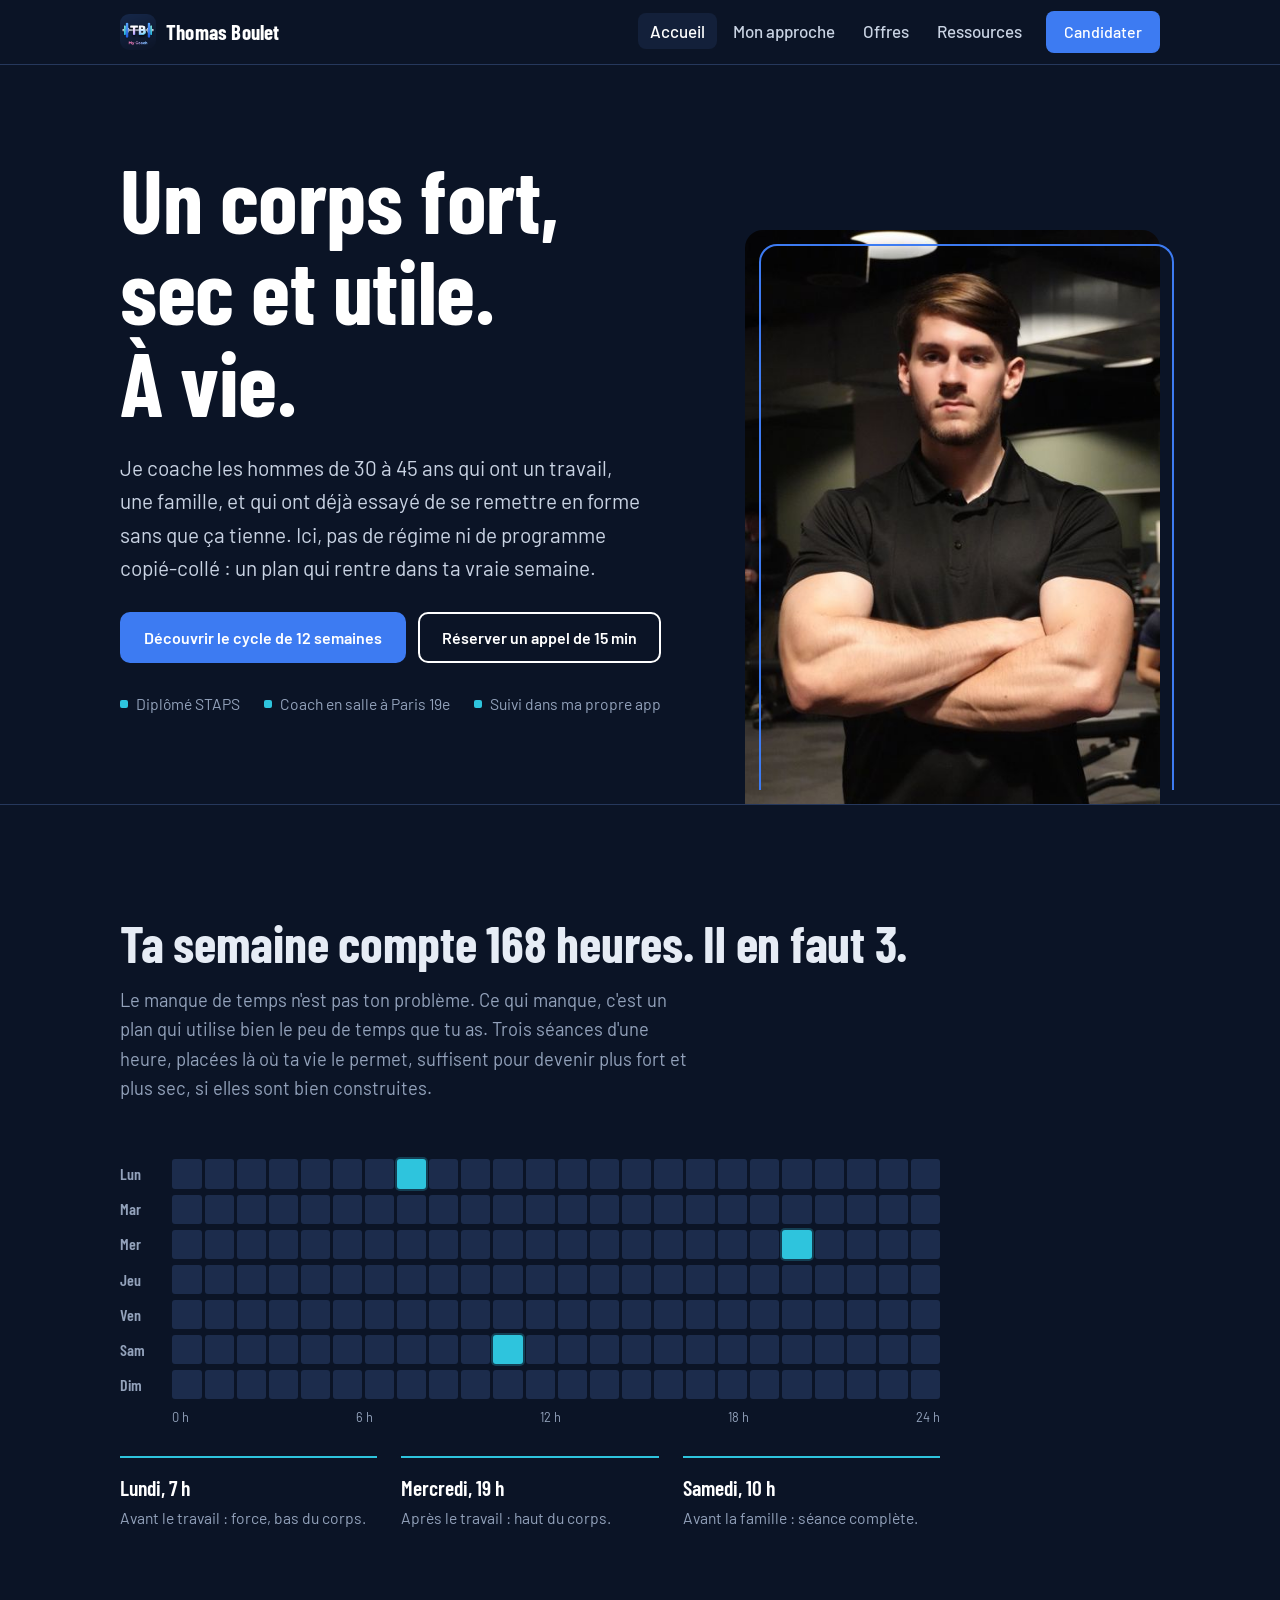
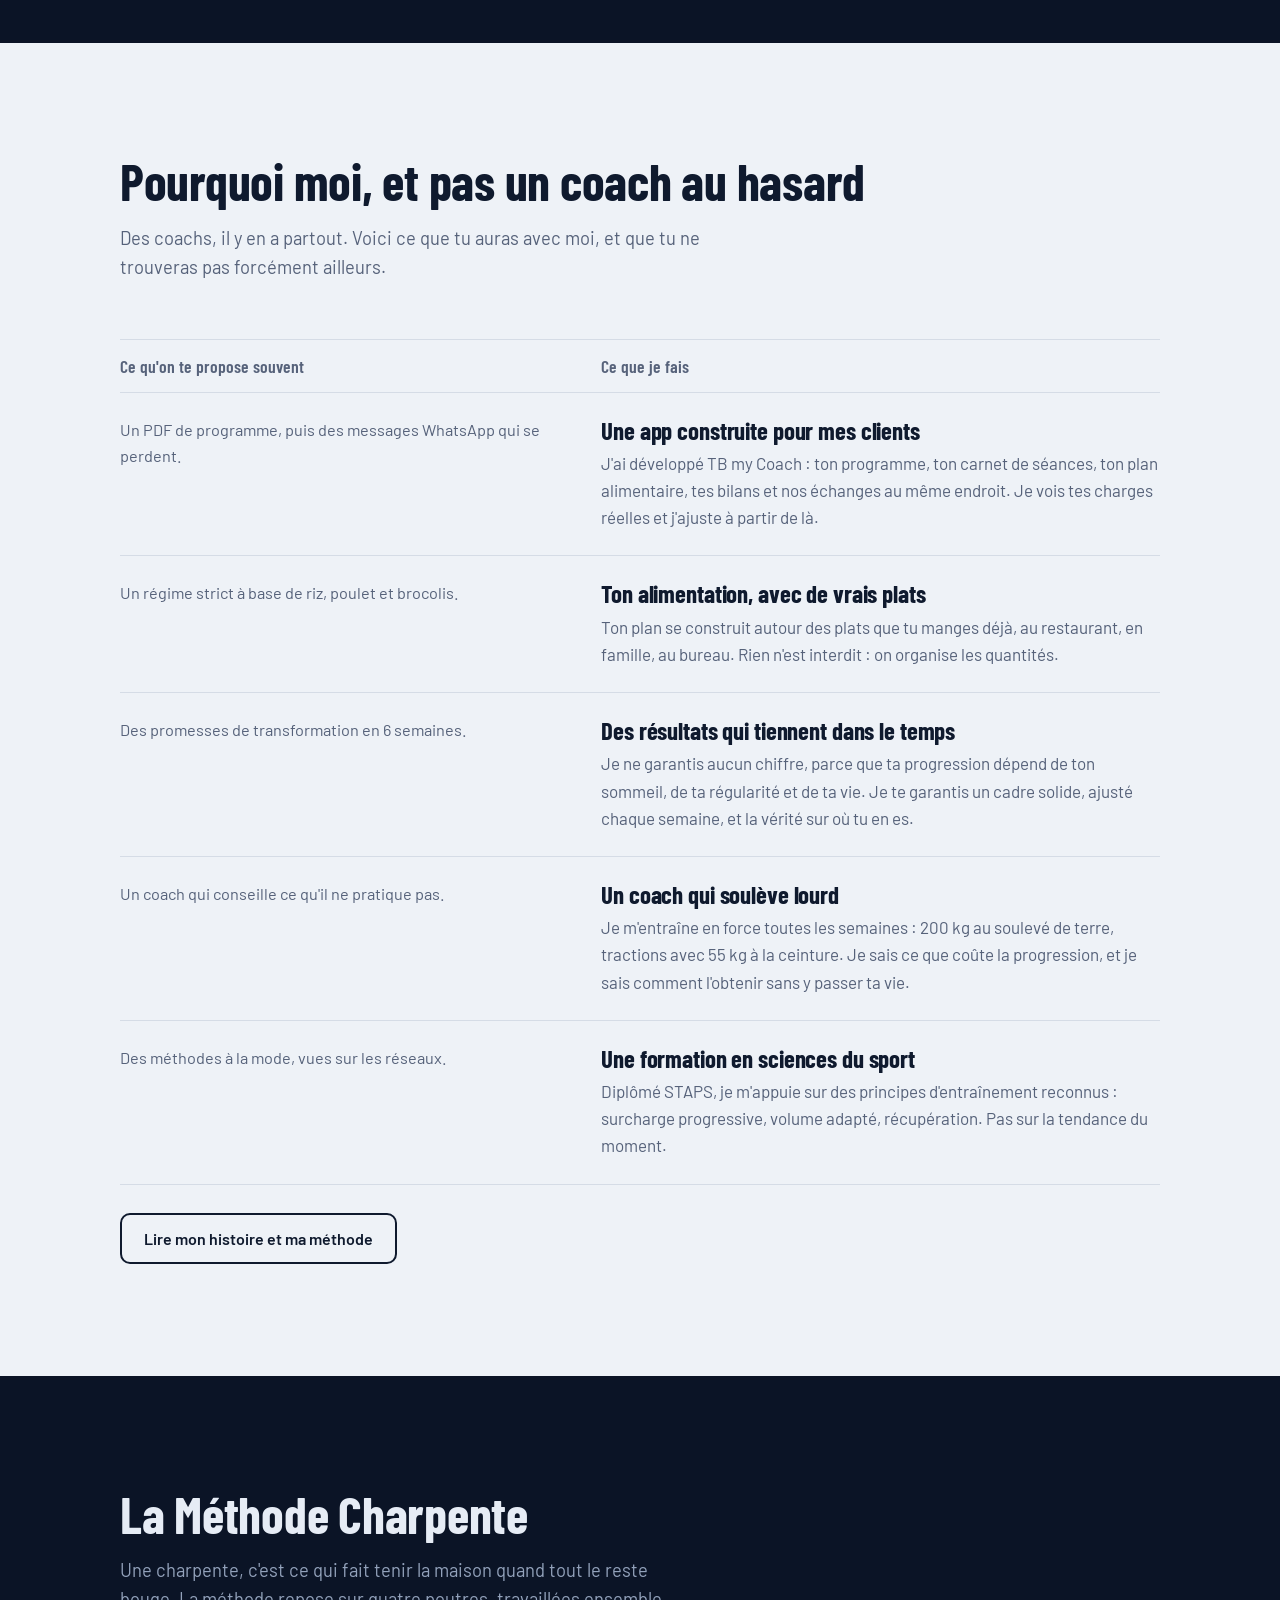
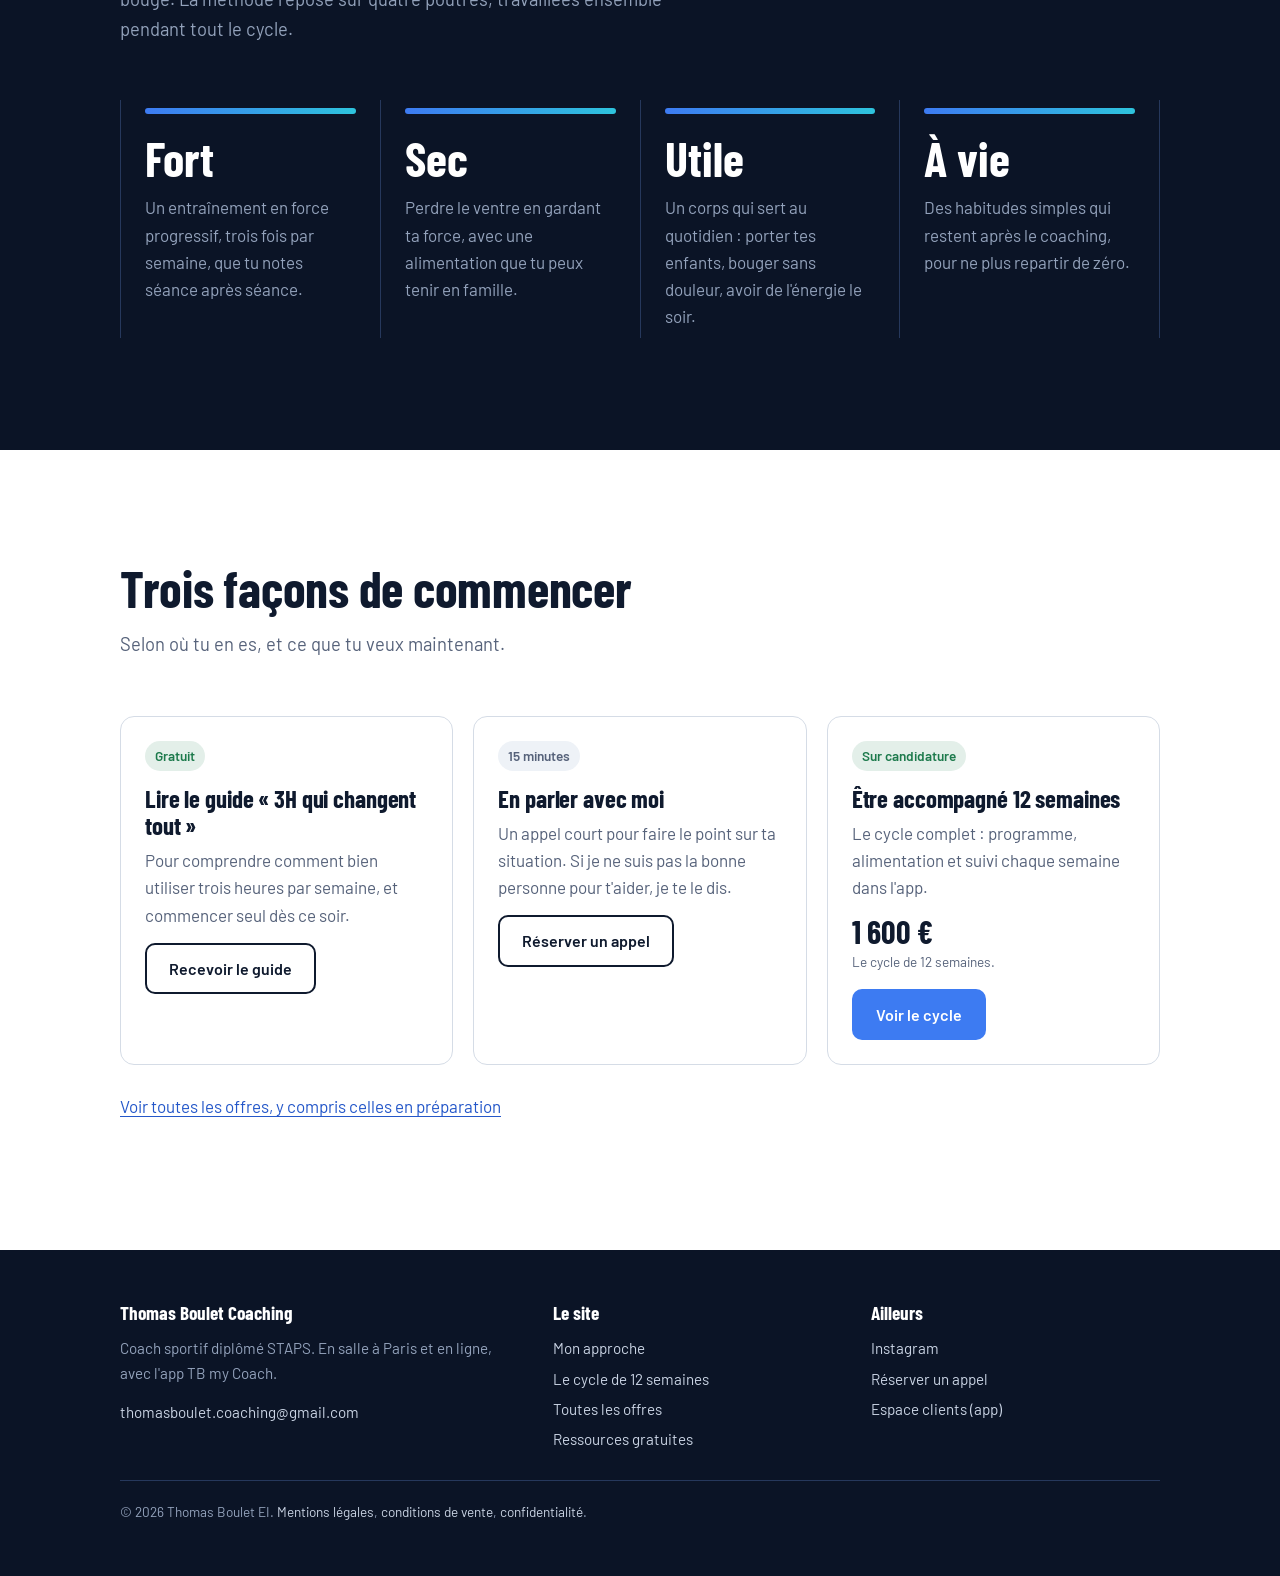
==== index.html @ 37ded72c "Site Thomas Boulet Coaching : accueil, approche, cycle 12 semaines, offres, ressources Co-Authored-B" ====
<!DOCTYPE html>
<html lang="fr">
<head>
<meta charset="utf-8">
<meta name="viewport" content="width=device-width, initial-scale=1, viewport-fit=cover">
<title>Thomas Boulet · Coach sportif pour hommes de 30 à 45 ans</title>
<meta name="description" content="Coach diplômé STAPS à Paris et en ligne. La Méthode Charpente : un corps fort, sec et utile à vie, en 3 heures par semaine, suivi dans une app conçue pour toi.">
<meta name="theme-color" content="#0B1426">
<link rel="icon" href="favicon.ico"><link rel="icon" type="image/png" href="favicon-clair.png" media="(prefers-color-scheme: light)"><link rel="icon" type="image/png" href="favicon-sombre.png" media="(prefers-color-scheme: dark)">
<link rel="apple-touch-icon" href="apple-touch-icon.png">
<meta property="og:type" content="website">
<meta property="og:locale" content="fr_FR">
<meta property="og:title" content="Thomas Boulet · Coach sportif pour hommes de 30 à 45 ans">
<meta property="og:description" content="Coach diplômé STAPS à Paris et en ligne. La Méthode Charpente : un corps fort, sec et utile à vie, en 3 heures par semaine, suivi dans une app conçue pour toi.">
<meta property="og:image" content="img/partage.jpg">
<link rel="preconnect" href="https://fonts.googleapis.com"><link rel="preconnect" href="https://fonts.gstatic.com" crossorigin>
<link href="https://fonts.googleapis.com/css2?family=Barlow+Condensed:wght@600;700&family=Barlow:wght@400;500;600&display=swap" rel="stylesheet">
<link rel="stylesheet" href="style.css">
</head>
<body>
<a class="saut" href="#contenu">Aller au contenu</a>
<header class="nav">
  <div class="wrap">
    <a class="marque" href="index.html"><img src="img/logo.png" alt="" width="36" height="36">Thomas Boulet</a>
    <button class="burger" type="button" aria-expanded="false" aria-controls="menu">Menu</button>
    <ul class="liens" id="menu"><li><a href="index.html" aria-current="page">Accueil</a></li><li><a href="methode.html">Mon approche</a></li><li><a href="offres.html">Offres</a></li><li><a href="ressources.html">Ressources</a></li><li><a class="btn btn-plein" href="coaching.html#candidature">Candidater</a></li></ul>
  </div>
</header>
<main id="contenu">
<section class="hero">
  <div class="wrap">
    <div class="texte">
      <h1><span>Un corps fort,</span><span>sec et utile.</span><span>À vie.</span></h1>
      <p class="sous">Je coache les hommes de 30 à 45 ans qui ont un travail, une famille, et qui ont déjà essayé de se remettre en forme sans que ça tienne. Ici, pas de régime ni de programme copié-collé : un plan qui rentre dans ta vraie semaine.</p>
      <div class="actions">
        <a class="btn btn-plein" href="coaching.html">Découvrir le cycle de 12 semaines</a>
        <a class="btn btn-ligne" href="https://calendly.com/thomboulet/15min" rel="noopener">Réserver un appel de 15 min</a>
      </div>
      <ul class="preuves">
        <li>Diplômé STAPS</li>
        <li>Coach en salle à Paris 19e</li>
        <li>Suivi dans ma propre app</li>
      </ul>
    </div>
    <div class="portrait">
      <img src="img/thomas.jpg" srcset="img/thomas-480.jpg 480w, img/thomas.jpg 722w" sizes="(max-width:860px) 320px, 440px" alt="Thomas Boulet, bras croisés, dans la salle de sport" width="722" height="1000" fetchpriority="high">
    </div>
  </div>
</section>

<section class="bloc bloc-nuit" style="border-top:1px solid var(--trait-nuit)">
  <div class="wrap">
    <div class="tete">
      <h2>Ta semaine compte 168 heures. Il en faut 3.</h2>
      <p class="intro">Le manque de temps n'est pas ton problème. Ce qui manque, c'est un plan qui utilise bien le peu de temps que tu as. Trois séances d'une heure, placées là où ta vie le permet, suffisent pour devenir plus fort et plus sec, si elles sont bien construites.</p>
    </div>
    <div class="semaine" data-semaine role="img" aria-label="Une semaine de 7 jours sur 24 heures, avec trois créneaux d'une heure : lundi 7 h, mercredi 19 h, samedi 10 h."></div>
    <div class="legende-semaine">
      <div><b>Lundi, 7 h</b><span>Avant le travail : force, bas du corps.</span></div>
      <div><b>Mercredi, 19 h</b><span>Après le travail : haut du corps.</span></div>
      <div><b>Samedi, 10 h</b><span>Avant la famille : séance complète.</span></div>
    </div>
  </div>
</section>

<section class="bloc">
  <div class="wrap">
    <div class="tete">
      <h2>Pourquoi moi, et pas un coach au hasard</h2>
      <p class="intro">Des coachs, il y en a partout. Voici ce que tu auras avec moi, et que tu ne trouveras pas forcément ailleurs.</p>
    </div>
    <div class="difference">
      <div class="ligne entete" aria-hidden="true"><span>Ce qu'on te propose souvent</span><span>Ce que je fais</span></div>
      <div class="ligne">
        <div class="eux">Un PDF de programme, puis des messages WhatsApp qui se perdent.</div>
        <div class="moi"><h3>Une app construite pour mes clients</h3><p>J'ai développé TB my Coach : ton programme, ton carnet de séances, ton plan alimentaire, tes bilans et nos échanges au même endroit. Je vois tes charges réelles et j'ajuste à partir de là.</p></div>
      </div>
      <div class="ligne">
        <div class="eux">Un régime strict à base de riz, poulet et brocolis.</div>
        <div class="moi"><h3>Ton alimentation, avec de vrais plats</h3><p>Ton plan se construit autour des plats que tu manges déjà, au restaurant, en famille, au bureau. Rien n'est interdit : on organise les quantités.</p></div>
      </div>
      <div class="ligne">
        <div class="eux">Des promesses de transformation en 6 semaines.</div>
        <div class="moi"><h3>Des résultats qui tiennent dans le temps</h3><p>Je ne garantis aucun chiffre, parce que ta progression dépend de ton sommeil, de ta régularité et de ta vie. Je te garantis un cadre solide, ajusté chaque semaine, et la vérité sur où tu en es.</p></div>
      </div>
      <div class="ligne">
        <div class="eux">Un coach qui conseille ce qu'il ne pratique pas.</div>
        <div class="moi"><h3>Un coach qui soulève lourd</h3><p>Je m'entraîne en force toutes les semaines : 200 kg au soulevé de terre, tractions avec 55 kg à la ceinture. Je sais ce que coûte la progression, et je sais comment l'obtenir sans y passer ta vie.</p></div>
      </div>
      <div class="ligne">
        <div class="eux">Des méthodes à la mode, vues sur les réseaux.</div>
        <div class="moi"><h3>Une formation en sciences du sport</h3><p>Diplômé STAPS, je m'appuie sur des principes d'entraînement reconnus : surcharge progressive, volume adapté, récupération. Pas sur la tendance du moment.</p></div>
      </div>
    </div>
    <div class="actions"><a class="btn btn-ligne" href="methode.html">Lire mon histoire et ma méthode</a></div>
  </div>
</section>

<section class="bloc bloc-nuit">
  <div class="wrap">
    <div class="tete">
      <h2>La Méthode Charpente</h2>
      <p class="intro">Une charpente, c'est ce qui fait tenir la maison quand tout le reste bouge. La méthode repose sur quatre poutres, travaillées ensemble pendant tout le cycle.</p>
    </div>
    <div class="poutres">
      <div class="poutre"><div class="barre"></div><div class="mot">Fort</div><p>Un entraînement en force progressif, trois fois par semaine, que tu notes séance après séance.</p></div>
      <div class="poutre"><div class="barre"></div><div class="mot">Sec</div><p>Perdre le ventre en gardant ta force, avec une alimentation que tu peux tenir en famille.</p></div>
      <div class="poutre"><div class="barre"></div><div class="mot">Utile</div><p>Un corps qui sert au quotidien : porter tes enfants, bouger sans douleur, avoir de l'énergie le soir.</p></div>
      <div class="poutre"><div class="barre"></div><div class="mot">À vie</div><p>Des habitudes simples qui restent après le coaching, pour ne plus repartir de zéro.</p></div>
    </div>
  </div>
</section>

<section class="bloc bloc-blanc">
  <div class="wrap">
    <div class="tete">
      <h2>Trois façons de commencer</h2>
      <p class="intro">Selon où tu en es, et ce que tu veux maintenant.</p>
    </div>
    <div class="offres">
      <article class="offre">
        <span class="statut dispo">Gratuit</span>
        <h3>Lire le guide « 3H qui changent tout »</h3>
        <p class="desc">Pour comprendre comment bien utiliser trois heures par semaine, et commencer seul dès ce soir.</p>
        <a class="btn btn-ligne" href="ressources.html#guide-3h">Recevoir le guide</a>
      </article>
      <article class="offre">
        <span class="statut">15 minutes</span>
        <h3>En parler avec moi</h3>
        <p class="desc">Un appel court pour faire le point sur ta situation. Si je ne suis pas la bonne personne pour t'aider, je te le dis.</p>
        <a class="btn btn-ligne" href="https://calendly.com/thomboulet/15min" rel="noopener">Réserver un appel</a>
      </article>
      <article class="offre">
        <span class="statut dispo">Sur candidature</span>
        <h3>Être accompagné 12 semaines</h3>
        <p class="desc">Le cycle complet : programme, alimentation et suivi chaque semaine dans l'app.</p>
        <p class="prix">1 600 €</p>
        <p class="note">Le cycle de 12 semaines.</p>
        <a class="btn btn-plein" href="coaching.html">Voir le cycle</a>
      </article>
    </div>
    <p style="margin-top:28px"><a href="offres.html">Voir toutes les offres, y compris celles en préparation</a></p>
  </div>
</section>
</main>
<footer class="pied">
  <div class="wrap">
    <div>
      <b>Thomas Boulet Coaching</b>
      <p>Coach sportif diplômé STAPS. En salle à Paris et en ligne, avec l'app TB my Coach.</p>
      <p><a href="mailto:thomasboulet.coaching@gmail.com">thomasboulet.coaching@gmail.com</a></p>
    </div>
    <div>
      <b>Le site</b>
      <ul>
        <li><a href="methode.html">Mon approche</a></li>
        <li><a href="coaching.html">Le cycle de 12 semaines</a></li>
        <li><a href="offres.html">Toutes les offres</a></li>
        <li><a href="ressources.html">Ressources gratuites</a></li>
      </ul>
    </div>
    <div>
      <b>Ailleurs</b>
      <ul>
        <li><a href="https://instagram.com/thomasboulet.coaching" rel="noopener">Instagram</a></li>
        <li><a href="https://calendly.com/thomboulet/15min" rel="noopener">Réserver un appel</a></li>
        <li><a href="https://thomasbouletcoaching-lab.github.io/tb-coaching-app/">Espace clients (app)</a></li>
      </ul>
    </div>
    <p class="bas">© <span data-annee>2026</span> Thomas Boulet EI. <a href="mentions-legales.html">Mentions légales</a>, <a href="https://thomasbouletcoaching-lab.github.io/tb-coaching-app/cgv.html">conditions de vente</a>, <a href="https://thomasbouletcoaching-lab.github.io/tb-coaching-app/confidentialite.html">confidentialité</a>.</p>
  </div>
</footer>
<script src="produits.js"></script>
<script src="site.js"></script>
</body>
</html>
---- style.css ----
/* Thomas Boulet Coaching · site vitrine
   Identité reprise de l'app TB my Coach : bleu nuit, bleu électrique, cyan.
   Typo : Barlow Condensed (titres), Barlow (texte). */

:root{
  --nuit:#0B1426;
  --nuit-2:#13203A;
  --nuit-3:#1C2C4C;
  --bleu:#3D7BF2;
  --bleu-fonce:#2457C9;
  --cyan:#2EC4DD;
  --craie:#EEF2F7;
  --papier:#FFFFFF;
  --encre:#0F1A2E;
  --gris:#56627A;
  --acier:#93A2BB;
  --trait:#D5DCE6;
  --trait-nuit:#26385C;
  --ok:#1D7A4C;
  --ko:#B3261E;
  --titre:"Barlow Condensed","Arial Narrow",system-ui,sans-serif;
  --texte:"Barlow",system-ui,-apple-system,"Segoe UI",sans-serif;
  --large:1120px;
  --gouttiere:clamp(16px,4vw,40px);
}

*,*::before,*::after{box-sizing:border-box}
html{-webkit-text-size-adjust:100%;scroll-behavior:smooth}
@media (prefers-reduced-motion:reduce){html{scroll-behavior:auto}}
body{margin:0;background:var(--craie);color:var(--encre);font-family:var(--texte);font-size:17px;line-height:1.6;overflow-x:hidden}
img{max-width:100%;height:auto;display:block}
[hidden]{display:none!important}
a{color:var(--bleu-fonce);text-underline-offset:3px}
a:hover{color:var(--bleu)}
:focus-visible{outline:3px solid var(--cyan);outline-offset:3px;border-radius:4px}
h1,h2,h3{font-family:var(--titre);font-weight:700;line-height:1.02;letter-spacing:-.005em;margin:0}
h1{font-size:clamp(2.9rem,8vw,5.6rem)}
h2{font-size:clamp(2.1rem,4.6vw,3.2rem)}
h3{font-size:1.55rem;line-height:1.1}
p{margin:0 0 1em}
.wrap{max-width:var(--large);margin:0 auto;padding:0 var(--gouttiere)}
.lisible{max-width:64ch}
.saut{position:absolute;left:-9999px}
.saut:focus{left:16px;top:16px;z-index:200;background:#fff;padding:8px 12px}

/* Navigation */
.nav{position:sticky;top:0;z-index:50;background:var(--nuit);color:#fff;border-bottom:1px solid var(--trait-nuit)}
.nav .wrap{display:flex;align-items:center;justify-content:space-between;height:64px;gap:16px}
.marque{display:flex;align-items:center;gap:10px;color:#fff;text-decoration:none;font-family:var(--titre);font-weight:700;font-size:1.3rem;letter-spacing:.01em}
.marque img{width:36px;height:36px;border-radius:9px}
.marque:hover{color:#fff}
.liens{display:flex;gap:4px;align-items:center;list-style:none;margin:0;padding:0}
.liens a{color:#C9D3E3;text-decoration:none;padding:8px 12px;border-radius:8px;font-weight:500}
.liens a:hover,.liens a[aria-current="page"]{color:#fff;background:var(--nuit-2)}
.liens .btn{margin-left:8px}
.burger{display:none;background:none;border:1px solid var(--trait-nuit);color:#fff;border-radius:8px;padding:8px 12px;font:inherit;font-weight:600;cursor:pointer}
@media (max-width:860px){
  .burger{display:block}
  .liens{display:none;position:absolute;top:64px;left:0;right:0;background:var(--nuit);flex-direction:column;align-items:stretch;padding:8px var(--gouttiere) 20px;border-bottom:1px solid var(--trait-nuit)}
  .liens.ouvert{display:flex}
  .liens a{padding:12px}
  .liens .btn{margin:8px 0 0;text-align:center}
}

/* Boutons */
.btn{display:inline-block;font-family:var(--texte);font-weight:600;font-size:1rem;line-height:1.2;text-decoration:none;padding:14px 22px;border-radius:10px;border:2px solid transparent;cursor:pointer;transition:background .15s,border-color .15s,color .15s}
.btn-plein{background:var(--bleu);color:#fff}
.btn-plein:hover{background:var(--bleu-fonce);color:#fff}
.btn-ligne{border-color:currentColor;color:inherit;background:transparent}
.btn-ligne:hover{color:inherit;background:rgba(127,150,190,.14)}
.nav .btn{padding:9px 16px;color:#fff}
.actions{display:flex;flex-wrap:wrap;gap:12px;margin-top:28px}

/* Sections */
.bloc{padding:clamp(64px,9vw,112px) 0}
.bloc-nuit{background:var(--nuit);color:#E6ECF5}
.bloc-nuit a:not(.btn){color:#8FB4FF}
.bloc-blanc{background:var(--papier)}
.intro{color:var(--gris);font-size:1.15rem;max-width:58ch}
.bloc-nuit .intro{color:var(--acier)}
.tete{margin-bottom:clamp(32px,5vw,56px)}
.tete h2{margin-bottom:16px}

/* Hero */
.hero{background:var(--nuit);color:#fff;overflow:hidden;position:relative}
.hero .wrap{display:grid;grid-template-columns:1.15fr .85fr;gap:clamp(24px,5vw,64px);align-items:end;padding-top:clamp(40px,7vw,88px)}
.hero h1{color:#fff}
.hero h1 span{display:block}
.hero .texte{padding-bottom:clamp(40px,7vw,88px)}
.hero p.sous{font-size:clamp(1.1rem,2vw,1.3rem);color:#C9D3E3;max-width:44ch;margin:24px 0 0}
.hero .portrait{position:relative;align-self:end}
.hero .portrait img{width:100%;max-width:440px;margin-left:auto;aspect-ratio:722/1000;object-fit:cover;object-position:top;border-radius:18px 18px 0 0}
.hero .portrait::before{content:"";position:absolute;inset:28px -14px 0 auto;width:calc(100% - 0px);max-width:440px;border:2px solid var(--bleu);border-bottom:0;border-radius:18px 18px 0 0;transform:translate(14px,-14px);right:0;pointer-events:none}
.preuves{display:flex;flex-wrap:wrap;gap:8px 24px;margin:28px 0 0;padding:0;list-style:none;color:var(--acier);font-size:.98rem}
.preuves li{display:flex;gap:8px;align-items:center}
.preuves li::before{content:"";width:8px;height:8px;border-radius:2px;background:var(--cyan)}
@media (max-width:860px){
  .hero .wrap{grid-template-columns:1fr}
  .hero .portrait{order:-1;max-width:100%}
  .hero .portrait img{border-radius:16px;max-width:100%;aspect-ratio:5/4;object-position:center 18%;margin:0}
  .hero .portrait::before{display:none}
  .hero .texte{padding-bottom:56px}
}

/* La semaine de 168 heures */
.semaine{display:grid;grid-template-columns:auto 1fr;gap:6px 14px;align-items:center;max-width:820px}
.semaine .jour{font-family:var(--titre);font-weight:600;color:var(--acier);font-size:1rem;width:2.4em}
.semaine .heures{display:grid;grid-template-columns:repeat(24,1fr);gap:3px}
.semaine .h{aspect-ratio:1;border-radius:3px;background:var(--nuit-3)}
.semaine .h.on{background:var(--cyan);box-shadow:0 0 0 2px rgba(46,196,221,.25)}
.semaine.anim .h.on{animation:allume .5s ease-out both}
.semaine.anim .h.on:nth-of-type(n){animation-delay:var(--d,0s)}
@keyframes allume{from{background:var(--nuit-3);box-shadow:none}to{background:var(--cyan)}}
@media (prefers-reduced-motion:reduce){.semaine.anim .h.on{animation:none}}
.repere{display:flex;justify-content:space-between;grid-column:2;color:var(--acier);font-size:.8rem;margin-top:2px}
.legende-semaine{margin-top:28px;display:grid;grid-template-columns:repeat(3,minmax(0,1fr));gap:24px;max-width:820px}
.legende-semaine div{border-top:2px solid var(--cyan);padding-top:12px}
.legende-semaine b{display:block;font-family:var(--titre);font-size:1.35rem;color:#fff;font-weight:600}
.legende-semaine span{color:var(--acier);font-size:.98rem}
@media (max-width:640px){.semaine .heures{gap:2px}.semaine{gap:4px 8px}.legende-semaine{grid-template-columns:1fr;gap:16px}}

/* Différences : liste à deux colonnes "eux / moi" */
.difference{display:grid;gap:0;border-top:1px solid var(--trait)}
.difference .ligne{display:grid;grid-template-columns:minmax(0,.9fr) minmax(0,1.1fr);gap:24px;padding:24px 0;border-bottom:1px solid var(--trait)}
.difference .eux{color:var(--gris);font-size:1.02rem}
.difference .eux s{text-decoration-color:rgba(86,98,122,.5)}
.difference .moi h3{margin-bottom:6px}
.difference .moi p{margin:0;color:var(--gris)}
.difference .entete{font-family:var(--titre);font-weight:600;font-size:1.1rem;color:var(--gris);padding:12px 0;border-bottom:1px solid var(--trait)}
@media (max-width:700px){.difference .ligne{grid-template-columns:1fr;gap:8px}.difference .entete{display:none}}

/* Poutres de la méthode */
.poutres{display:grid;grid-template-columns:repeat(4,minmax(0,1fr));gap:0;border-left:1px solid var(--trait-nuit)}
.poutre{padding:8px 24px 8px;border-right:1px solid var(--trait-nuit)}
.poutre .mot{font-family:var(--titre);font-weight:700;font-size:clamp(2.2rem,4vw,3rem);color:#fff;line-height:1;margin-bottom:12px}
.poutre p{color:var(--acier);margin:0}
.poutre .barre{height:6px;background:linear-gradient(90deg,var(--bleu),var(--cyan));border-radius:3px;margin-bottom:20px}
@media (max-width:860px){.poutres{grid-template-columns:1fr 1fr;row-gap:32px}}
@media (max-width:520px){.poutres{grid-template-columns:1fr}}

/* Bloc portrait / histoire */
.duo{display:grid;grid-template-columns:.8fr 1.2fr;gap:clamp(28px,5vw,72px);align-items:start}
.duo img{border-radius:16px;width:100%}
@media (max-width:860px){.duo{grid-template-columns:1fr}.duo img{max-width:360px}}
.chiffres{display:grid;grid-template-columns:repeat(3,minmax(0,1fr));gap:16px;margin:28px 0;padding:0;list-style:none}
.chiffres li{border-left:3px solid var(--bleu);padding:2px 0 2px 14px}
.chiffres b{display:block;font-family:var(--titre);font-size:2rem;line-height:1}
.chiffres span{color:var(--gris);font-size:.92rem}
@media (max-width:520px){.chiffres{grid-template-columns:1fr 1fr}}

/* Offres */
.offres{display:grid;grid-template-columns:repeat(auto-fill,minmax(300px,1fr));gap:20px}
.offre{background:var(--papier);border:1px solid var(--trait);border-radius:14px;padding:24px;display:flex;flex-direction:column}
.offre.phare{background:var(--nuit);color:#E6ECF5;border-color:var(--nuit);grid-column:1/-1;display:grid;grid-template-columns:1.2fr .8fr;gap:24px 40px;padding:clamp(24px,4vw,40px)}
.offre.phare h3{color:#fff;font-size:clamp(1.9rem,3.4vw,2.5rem)}
.offre.phare .desc{color:#C9D3E3}
.offre.phare ul{color:#C9D3E3}
@media (max-width:760px){.offre.phare{grid-template-columns:1fr}}
.offre .statut{align-self:flex-start;font-size:.85rem;font-weight:600;padding:4px 10px;border-radius:999px;margin-bottom:14px;background:var(--craie);color:var(--gris)}
.offre .statut.dispo{background:rgba(29,122,76,.12);color:var(--ok)}
.offre.phare .statut{background:rgba(46,196,221,.16);color:var(--cyan)}
.offre h3{margin-bottom:8px}
.offre .desc{color:var(--gris);margin-bottom:14px}
.offre ul{padding-left:18px;margin:0 0 16px;color:var(--gris)}
.offre li{margin:4px 0}
.offre .prix{font-family:var(--titre);font-weight:700;font-size:2rem;line-height:1;margin:auto 0 4px}
.offre.phare .prix{font-size:3rem;color:#fff;margin:0 0 6px}
.offre .note{font-size:.85rem;color:var(--gris);margin-bottom:16px}
.offre.phare .note{color:var(--acier)}
.offre .btn{align-self:flex-start}
.famille{margin:48px 0 16px;font-size:1.8rem}
.famille:first-child{margin-top:0}

/* Étapes (vraie séquence) */
.etapes{list-style:none;margin:0;padding:0;display:grid;grid-template-columns:repeat(4,minmax(0,1fr));gap:24px;counter-reset:e}
.etapes li{counter-increment:e;border-top:2px solid var(--encre);padding-top:14px}
.etapes li::before{content:counter(e);font-family:var(--titre);font-weight:700;font-size:2.4rem;line-height:1;color:var(--bleu);display:block;margin-bottom:8px}
.etapes b{display:block;font-size:1.08rem;margin-bottom:4px}
.etapes span{color:var(--gris);font-size:.98rem}
@media (max-width:860px){.etapes{grid-template-columns:1fr 1fr}}
@media (max-width:520px){.etapes{grid-template-columns:1fr}}

/* Listes "contenu" */
.inclus{display:grid;grid-template-columns:repeat(2,minmax(0,1fr));gap:0 40px;list-style:none;margin:0;padding:0}
.inclus li{padding:16px 0;border-bottom:1px solid var(--trait)}
.inclus b{display:block;font-size:1.08rem}
.inclus span{color:var(--gris)}
@media (max-width:700px){.inclus{grid-template-columns:1fr}}
.non{list-style:none;padding:0;margin:0;display:grid;gap:18px}
.non li{padding-left:20px;border-left:3px solid var(--trait-nuit)}
.non b{color:#fff;display:block;font-size:1.08rem}
.non span{color:var(--acier)}

/* App */
.app{display:grid;grid-template-columns:1fr 1fr;gap:clamp(28px,5vw,72px);align-items:center}
.ecran{background:var(--nuit-2);border:1px solid var(--trait-nuit);border-radius:28px;padding:18px;max-width:320px;margin:0 auto;box-shadow:0 30px 60px -30px rgba(0,0,0,.6)}
.ecran .barre-app{display:flex;align-items:center;gap:10px;margin-bottom:14px}
.ecran .barre-app img{width:30px;height:30px;border-radius:8px}
.ecran .barre-app b{color:#fff;font-family:var(--titre);font-size:1.2rem}
.ecran .carte{background:var(--nuit);border-radius:14px;padding:12px 14px;margin-bottom:10px;color:#C9D3E3;font-size:.92rem}
.ecran .carte b{color:#fff;display:block;font-size:1rem}
.ecran .serie{display:flex;justify-content:space-between;border-top:1px solid var(--trait-nuit);padding:6px 0;font-variant-numeric:tabular-nums}
.ecran .serie:first-of-type{border-top:0}
.ecran .fait{color:var(--cyan)}
.ecran .jauge{height:6px;background:var(--nuit-3);border-radius:3px;margin-top:8px;overflow:hidden}
.ecran .jauge i{display:block;height:100%;width:72%;background:linear-gradient(90deg,var(--bleu),var(--cyan))}
@media (max-width:860px){.app{grid-template-columns:1fr}}

/* Formulaires */
.form{background:var(--papier);border:1px solid var(--trait);border-radius:16px;padding:clamp(20px,4vw,36px);max-width:760px}
.form label{display:block;margin:14px 0 0;font-weight:600;font-size:.98rem}
.form input,.form select,.form textarea{width:100%;margin-top:6px;padding:12px 14px;border:1px solid var(--trait);border-radius:10px;background:var(--craie);color:var(--encre);font:inherit;font-size:16px}
.form textarea{min-height:96px;resize:vertical}
.form .deux{display:grid;grid-template-columns:1fr 1fr;gap:0 14px}
@media (max-width:560px){.form .deux{grid-template-columns:1fr}}
.form .aide{color:var(--gris);font-weight:400;font-size:.88rem}
.form .accord{display:flex;gap:12px;align-items:flex-start;font-weight:400;font-size:.92rem;color:var(--gris)}
.form .accord input{width:20px;height:20px;margin:2px 0 0;flex:0 0 auto}
.pot{position:absolute;left:-9999px;width:1px;height:1px;overflow:hidden}
.retour{padding:12px 14px;border-radius:10px;margin-top:14px}
.retour:empty{display:none}
.retour.ok{background:rgba(29,122,76,.1);border:1px solid rgba(29,122,76,.3)}
.retour.ko{background:rgba(179,38,30,.08);border:1px solid rgba(179,38,30,.3)}
.form-mini{display:flex;gap:10px;flex-wrap:wrap;margin-top:16px}
.form-mini input[type=email],.form-mini input[type=text]{flex:1 1 200px;padding:12px 14px;border:1px solid var(--trait);border-radius:10px;font:inherit;font-size:16px;background:var(--papier)}

/* Appel à l'action final */
.final{text-align:left}
.final h2{max-width:18ch}

/* Pied de page */
.pied{background:var(--nuit);color:var(--acier);padding:48px 0 40px;font-size:.95rem}
.pied .wrap{display:grid;grid-template-columns:1.4fr 1fr 1fr;gap:28px}
.pied a{color:#C9D3E3;text-decoration:none}
.pied a:hover{color:#fff;text-decoration:underline}
.pied ul{list-style:none;padding:0;margin:0;display:grid;gap:6px}
.pied b{color:#fff;font-family:var(--titre);font-size:1.2rem;display:block;margin-bottom:8px}
.pied .bas{grid-column:1/-1;border-top:1px solid var(--trait-nuit);padding-top:20px;font-size:.85rem}
@media (max-width:700px){.pied .wrap{grid-template-columns:1fr}}

/* Pages de texte (mentions) */
.texte-long h2{font-size:1.8rem;margin:36px 0 10px}
.texte-long p,.texte-long li{color:#2A3650}
.page-tete{background:var(--nuit);color:#fff;padding:clamp(48px,7vw,80px) 0 clamp(40px,6vw,64px)}
.page-tete h1{font-size:clamp(2.6rem,7vw,4.4rem)}
.page-tete p{color:#C9D3E3;font-size:1.18rem;max-width:56ch;margin:18px 0 0}
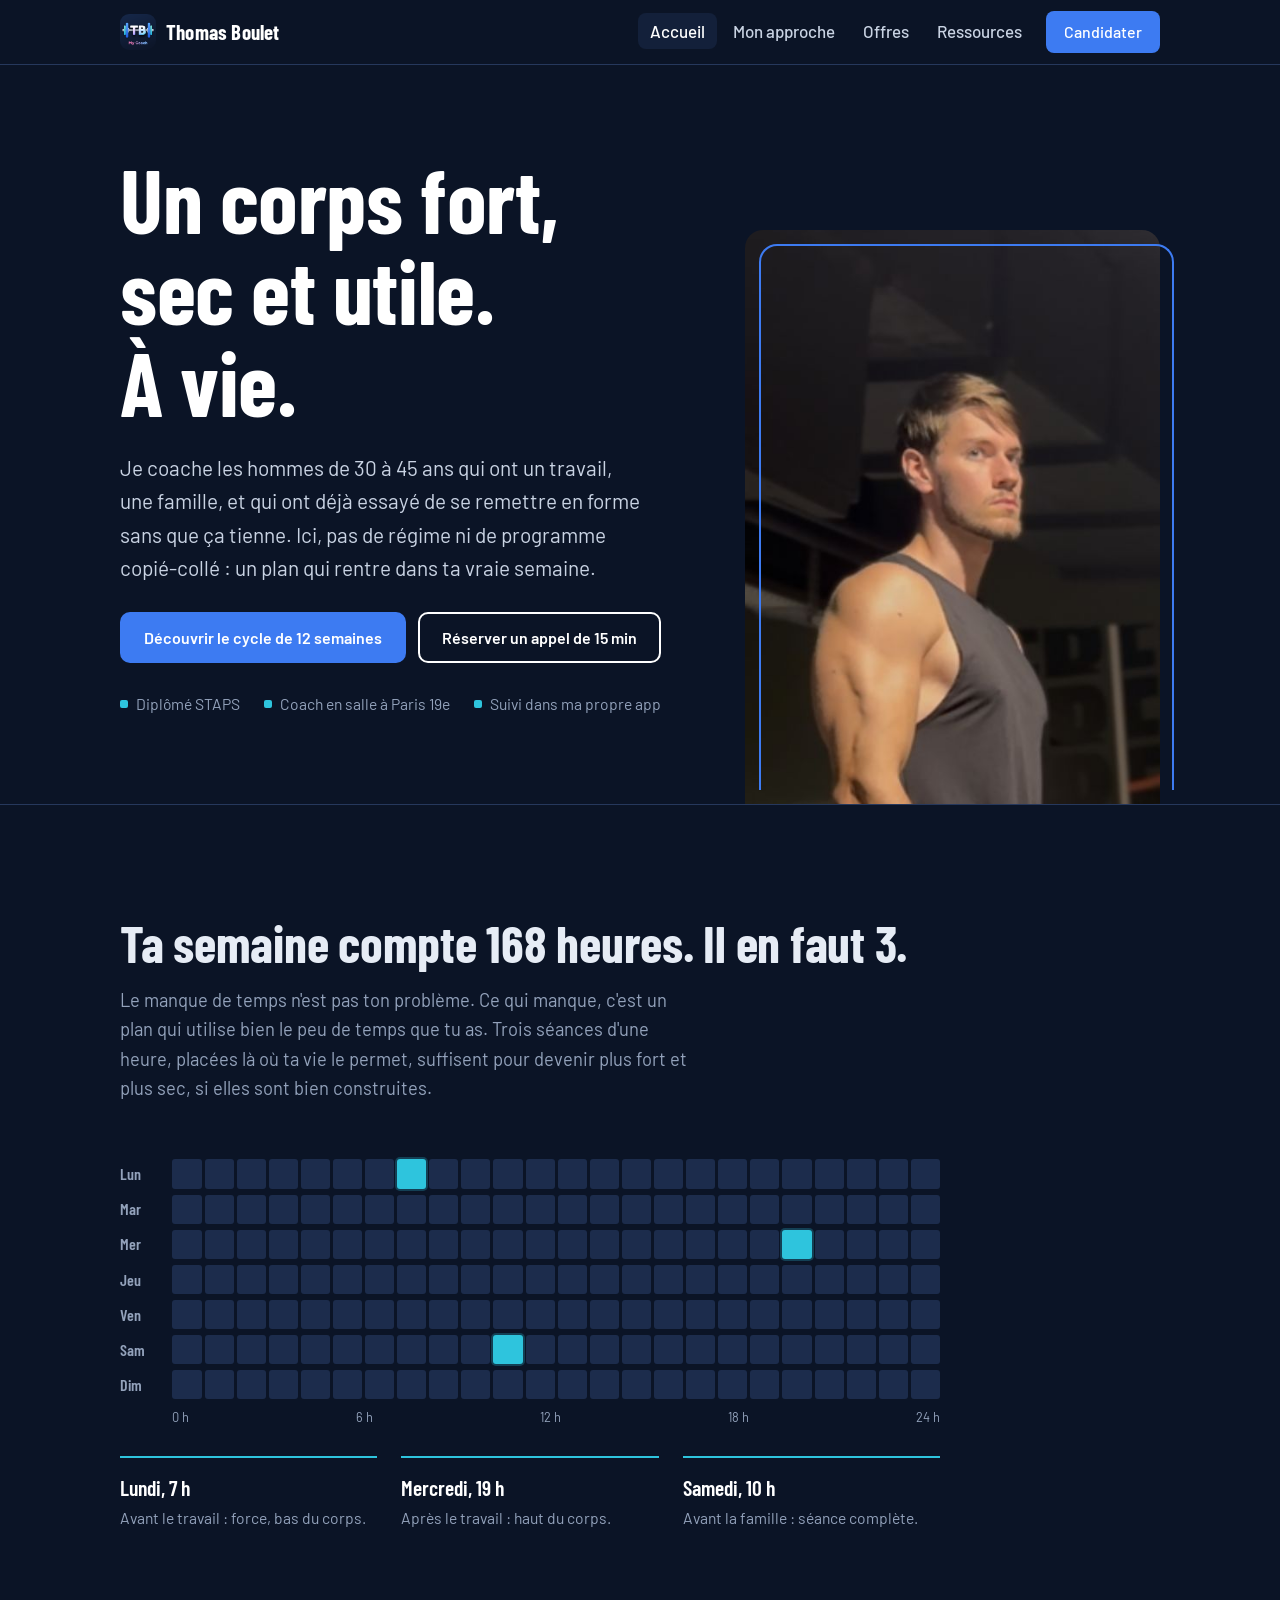
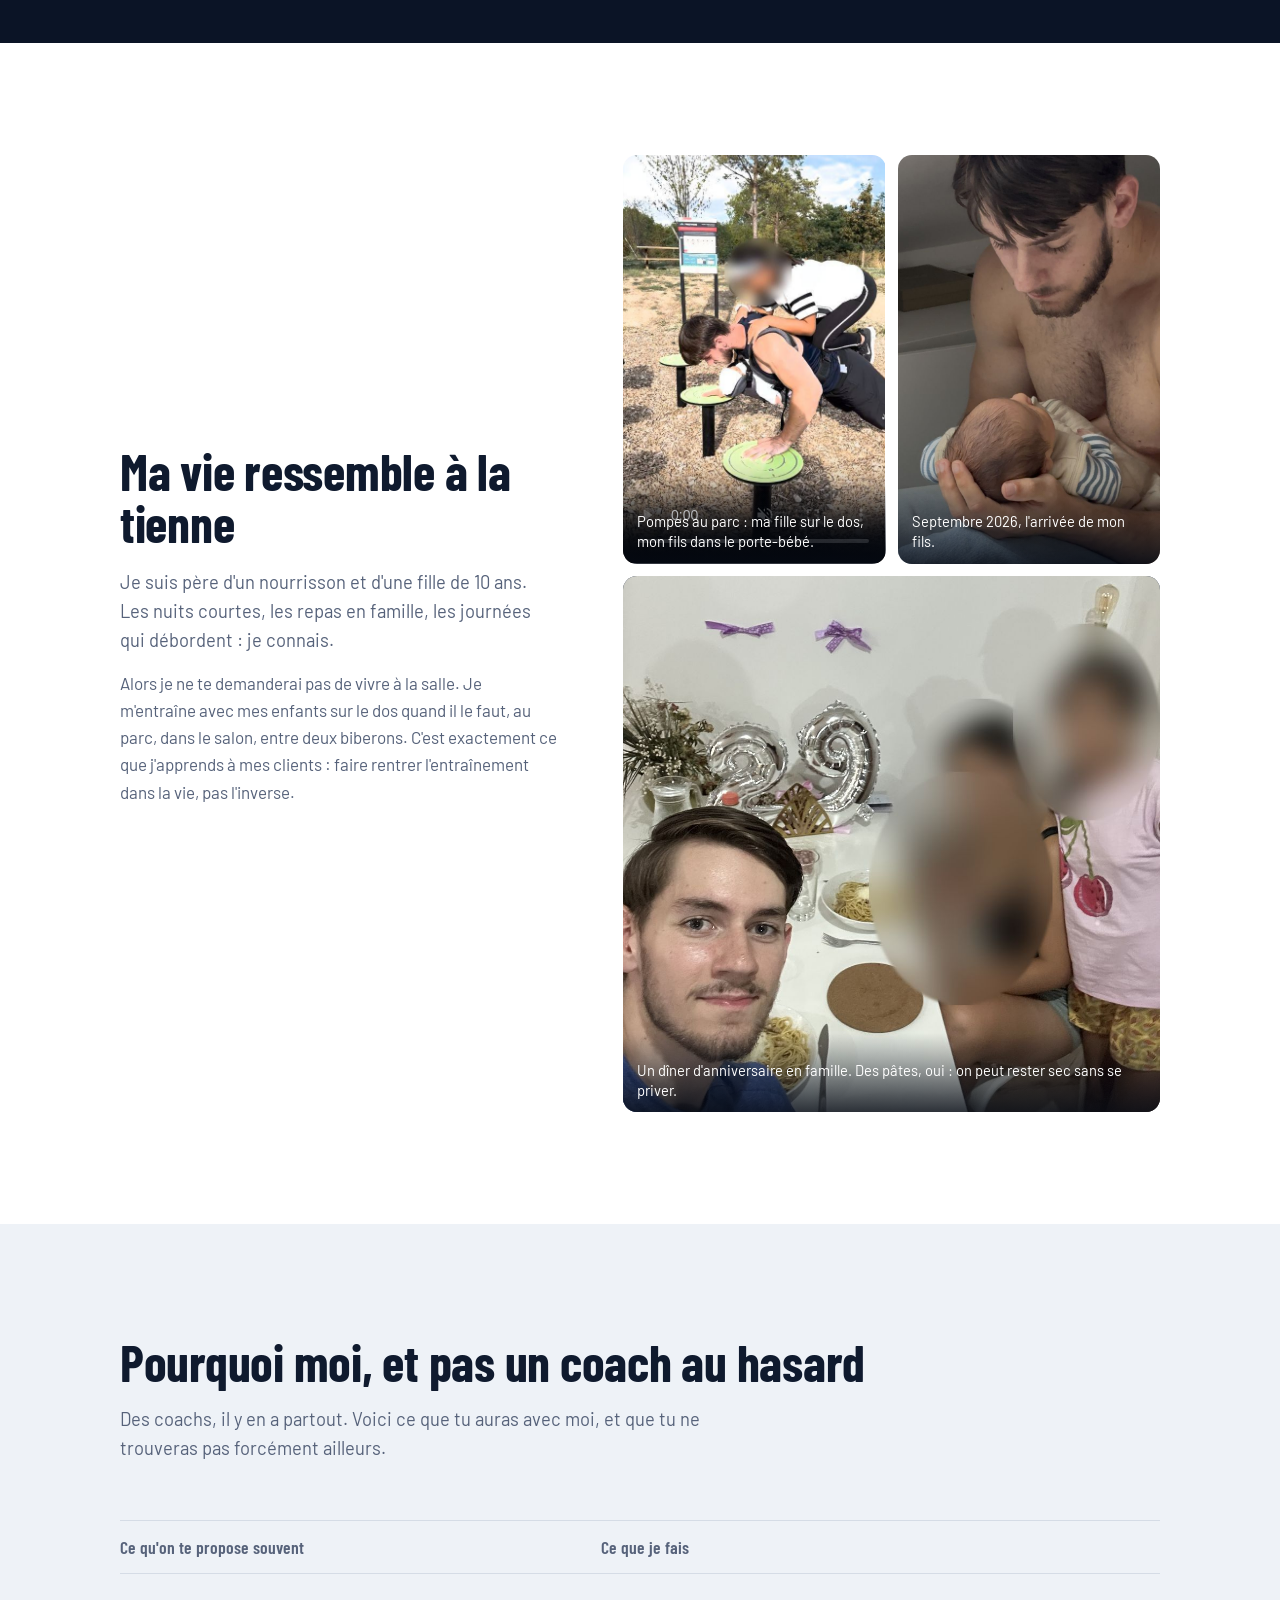
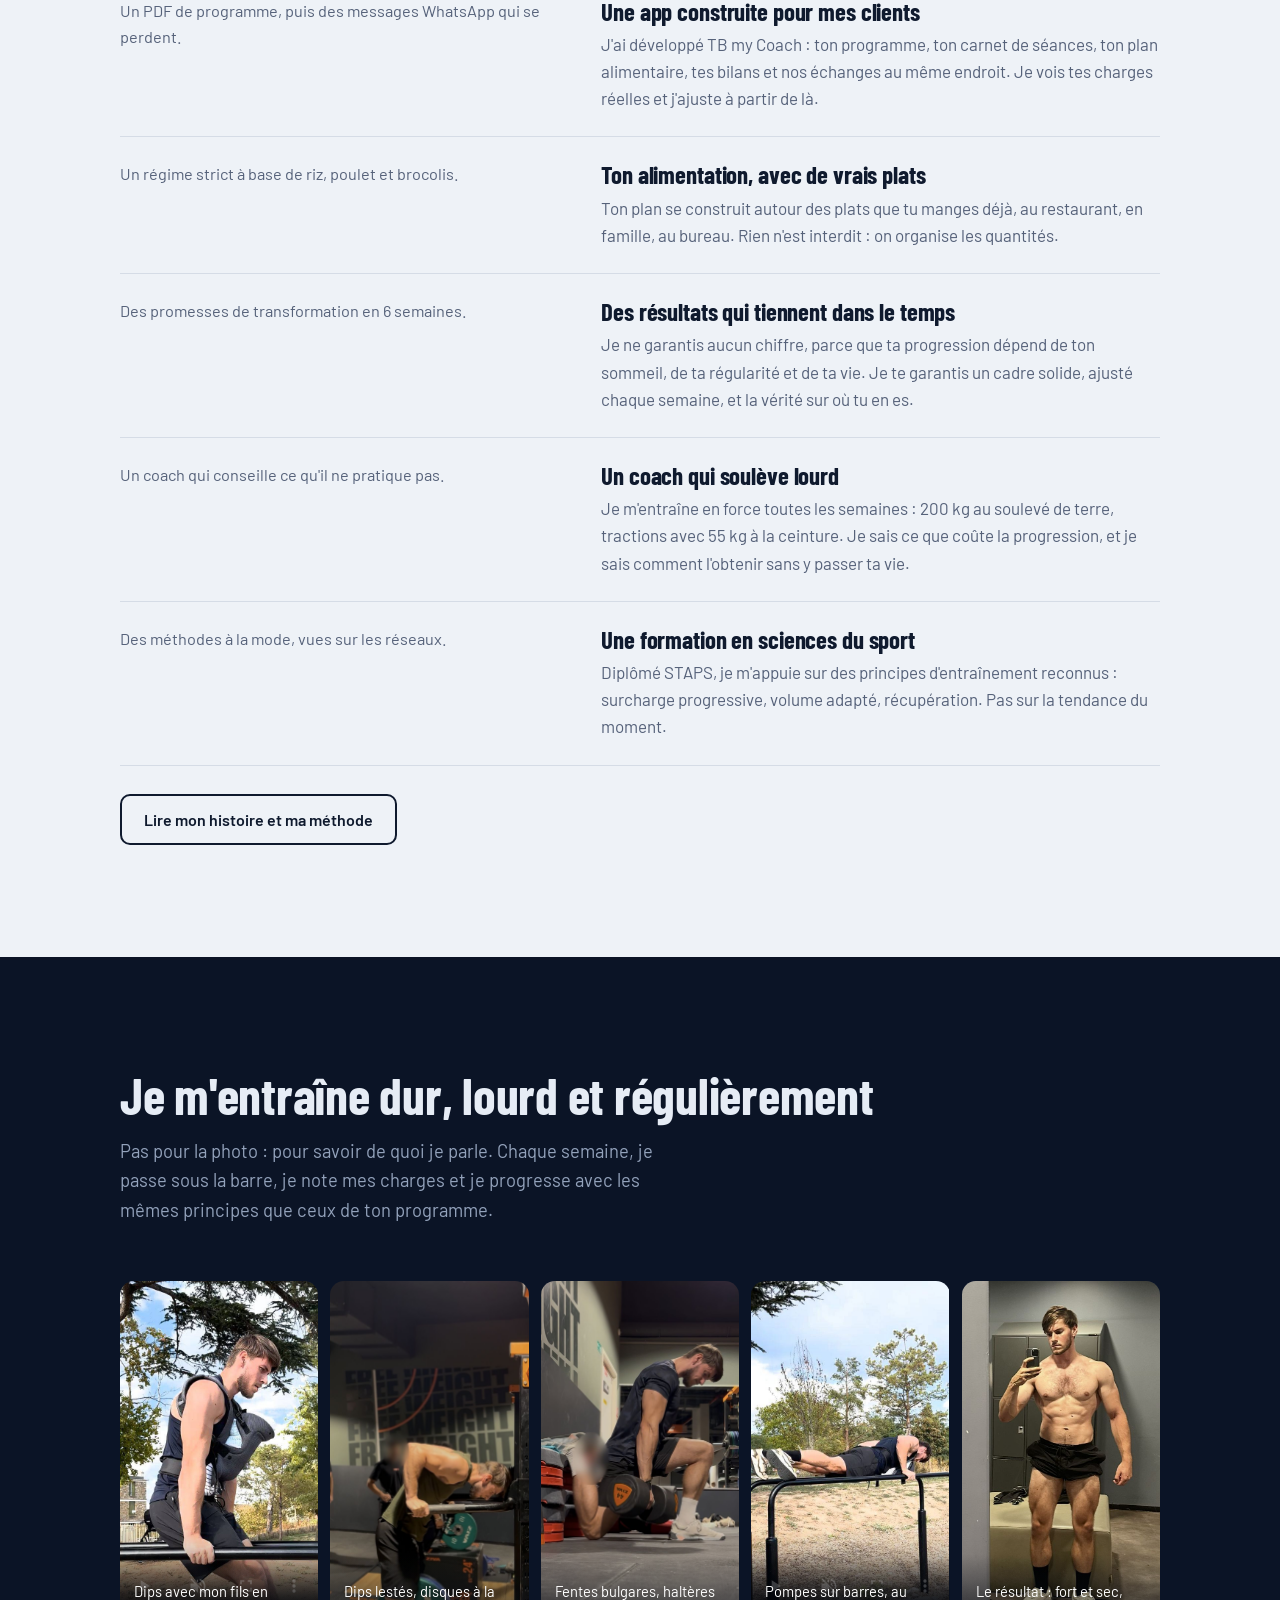
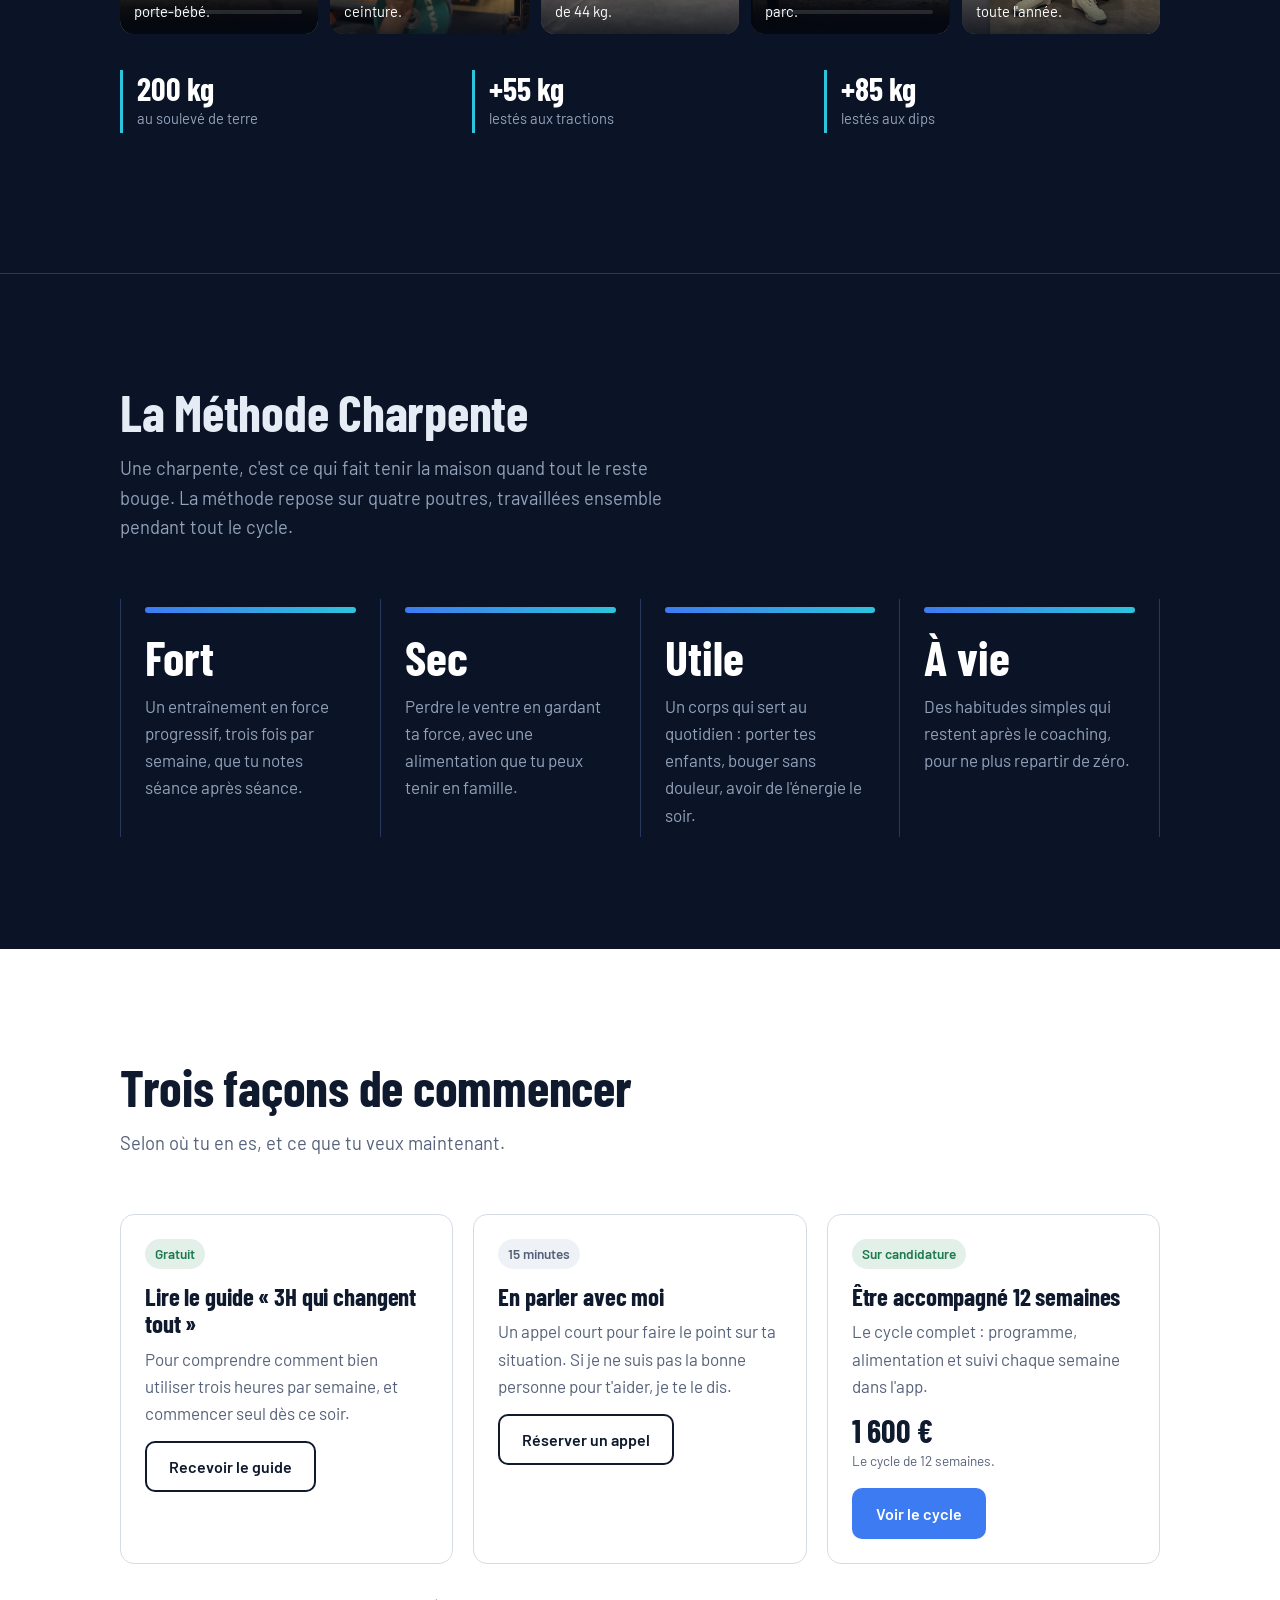
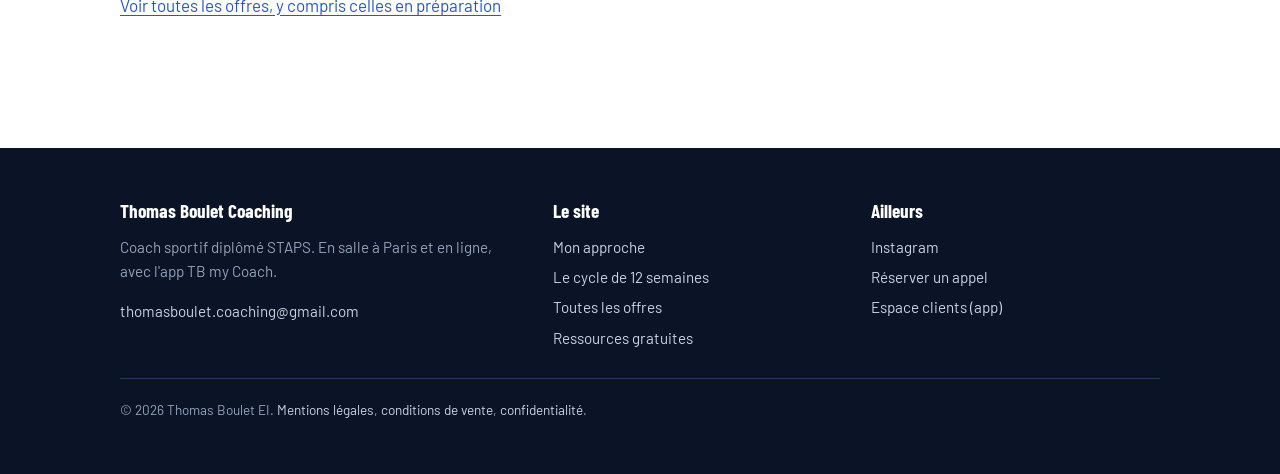
==== commit 88ae77d3: "Photos et vidéos : profil, famille (proches floutés), entraînement Co-Authored-By: Claude Opus 5.5 <" ====
--- a/index.html
+++ b/index.html
@@ -43,7 +43,7 @@
       </ul>
     </div>
     <div class="portrait">
-      <img src="img/thomas.jpg" srcset="img/thomas-480.jpg 480w, img/thomas.jpg 722w" sizes="(max-width:860px) 320px, 440px" alt="Thomas Boulet, bras croisés, dans la salle de sport" width="722" height="1000" fetchpriority="high">
+      <img src="img/profil.jpg" srcset="img/profil-480.jpg 480w, img/profil.jpg 900w" sizes="(max-width:860px) 100vw, 440px" alt="Thomas Boulet de profil, en débardeur, dans la salle de sport" width="900" height="1951" fetchpriority="high">
     </div>
   </div>
 </section>
@@ -63,6 +63,30 @@
   </div>
 </section>
 
+<section class="bloc bloc-blanc">
+  <div class="wrap vie">
+    <div class="vie-texte">
+      <h2>Ma vie ressemble à la tienne</h2>
+      <p class="intro">Je suis père d'un nourrisson et d'une fille de 10 ans. Les nuits courtes, les repas en famille, les journées qui débordent : je connais.</p>
+      <p>Alors je ne te demanderai pas de vivre à la salle. Je m'entraîne avec mes enfants sur le dos quand il le faut, au parc, dans le salon, entre deux biberons. C'est exactement ce que j'apprends à mes clients : faire rentrer l'entraînement dans la vie, pas l'inverse.</p>
+    </div>
+    <div class="vie-medias">
+      <figure class="media media-video">
+        <video src="video/parc-enfants.mp4" poster="video/parc-enfants.jpg" muted loop playsinline preload="none" data-auto aria-label="Thomas fait des pompes au parc avec sa fille sur le dos et son fils dans le porte-bébé"></video>
+        <figcaption>Pompes au parc : ma fille sur le dos, mon fils dans le porte-bébé.</figcaption>
+      </figure>
+      <figure class="media">
+        <img src="img/bebe.jpg" alt="Thomas tient son fils nouveau-né dans ses mains" width="800" height="1422" loading="lazy">
+        <figcaption>Septembre 2026, l'arrivée de mon fils.</figcaption>
+      </figure>
+      <figure class="media media-large">
+        <img src="img/famille.jpg" alt="Thomas à table avec sa famille pour un anniversaire, visages des proches floutés" width="1000" height="1333" loading="lazy">
+        <figcaption>Un dîner d'anniversaire en famille. Des pâtes, oui : on peut rester sec sans se priver.</figcaption>
+      </figure>
+    </div>
+  </div>
+</section>
+
 <section class="bloc">
   <div class="wrap">
     <div class="tete">
@@ -97,6 +121,42 @@
 </section>
 
 <section class="bloc bloc-nuit">
+  <div class="wrap">
+    <div class="tete">
+      <h2>Je m'entraîne dur, lourd et régulièrement</h2>
+      <p class="intro">Pas pour la photo : pour savoir de quoi je parle. Chaque semaine, je passe sous la barre, je note mes charges et je progresse avec les mêmes principes que ceux de ton programme.</p>
+    </div>
+    <div class="galerie">
+      <figure class="media media-video">
+        <video src="video/dips-porte-bebe.mp4" poster="video/dips-porte-bebe.jpg" muted loop playsinline preload="none" data-auto aria-label="Thomas fait des dips au parc avec son fils dans le porte-bébé"></video>
+        <figcaption>Dips avec mon fils en porte-bébé.</figcaption>
+      </figure>
+      <figure class="media">
+        <img src="img/dips-lestes.jpg" alt="Thomas fait des dips lestés avec 20 kg de disques à la ceinture" width="800" height="1734" loading="lazy">
+        <figcaption>Dips lestés, disques à la ceinture.</figcaption>
+      </figure>
+      <figure class="media">
+        <img src="img/haltere.jpg" alt="Thomas fait une fente bulgare avec deux haltères de 44 kg" width="800" height="1646" loading="lazy">
+        <figcaption>Fentes bulgares, haltères de 44 kg.</figcaption>
+      </figure>
+      <figure class="media media-video">
+        <video src="video/pompes-barres.mp4" poster="video/pompes-barres.jpg" muted loop playsinline preload="none" data-auto aria-label="Thomas fait des pompes sur des barres parallèles au parc"></video>
+        <figcaption>Pompes sur barres, au parc.</figcaption>
+      </figure>
+      <figure class="media">
+        <img src="img/physique.jpg" alt="Thomas torse nu dans un vestiaire, physique sec et musclé" width="800" height="1067" loading="lazy">
+        <figcaption>Le résultat : fort et sec, toute l'année.</figcaption>
+      </figure>
+    </div>
+    <ul class="chiffres chiffres-nuit">
+      <li><b>200 kg</b><span>au soulevé de terre</span></li>
+      <li><b>+55 kg</b><span>lestés aux tractions</span></li>
+      <li><b>+85 kg</b><span>lestés aux dips</span></li>
+    </ul>
+  </div>
+</section>
+
+<section class="bloc bloc-nuit" style="border-top:1px solid var(--trait-nuit)">
   <div class="wrap">
     <div class="tete">
       <h2>La Méthode Charpente</h2>
--- a/style.css
+++ b/style.css
@@ -89,7 +89,7 @@
 .hero .texte{padding-bottom:clamp(40px,7vw,88px)}
 .hero p.sous{font-size:clamp(1.1rem,2vw,1.3rem);color:#C9D3E3;max-width:44ch;margin:24px 0 0}
 .hero .portrait{position:relative;align-self:end}
-.hero .portrait img{width:100%;max-width:440px;margin-left:auto;aspect-ratio:722/1000;object-fit:cover;object-position:top;border-radius:18px 18px 0 0}
+.hero .portrait img{width:100%;max-width:440px;margin-left:auto;aspect-ratio:722/1000;object-fit:cover;object-position:center 12%;border-radius:18px 18px 0 0}
 .hero .portrait::before{content:"";position:absolute;inset:28px -14px 0 auto;width:calc(100% - 0px);max-width:440px;border:2px solid var(--bleu);border-bottom:0;border-radius:18px 18px 0 0;transform:translate(14px,-14px);right:0;pointer-events:none}
 .preuves{display:flex;flex-wrap:wrap;gap:8px 24px;margin:28px 0 0;padding:0;list-style:none;color:var(--acier);font-size:.98rem}
 .preuves li{display:flex;gap:8px;align-items:center}
@@ -147,6 +147,28 @@
 .chiffres b{display:block;font-family:var(--titre);font-size:2rem;line-height:1}
 .chiffres span{color:var(--gris);font-size:.92rem}
 @media (max-width:520px){.chiffres{grid-template-columns:1fr 1fr}}
+
+/* Photos et vidéos */
+.media{margin:0;position:relative;border-radius:14px;overflow:hidden;background:var(--nuit-2)}
+.media img,.media video{width:100%;height:100%;object-fit:cover;display:block}
+.media figcaption{position:absolute;left:0;right:0;bottom:0;padding:28px 14px 12px;color:#fff;font-size:.92rem;line-height:1.35;background:linear-gradient(transparent,rgba(5,10,20,.82))}
+.vie{display:grid;grid-template-columns:.9fr 1.1fr;gap:clamp(28px,5vw,64px);align-items:center}
+.vie-texte .intro{margin:18px 0 14px}
+.vie-texte p:not(.intro){color:var(--gris)}
+.vie-medias{display:grid;grid-template-columns:1fr 1fr;grid-template-rows:auto auto;gap:12px}
+.vie-medias .media{aspect-ratio:9/14}
+.vie-medias .media-large{grid-column:1/-1;aspect-ratio:1/1}
+.vie-medias .media-large img{object-position:center 72%}
+@media (max-width:860px){.vie{grid-template-columns:1fr}}
+.galerie{display:grid;grid-template-columns:repeat(5,minmax(0,1fr));gap:12px}
+.galerie .media{aspect-ratio:9/16}
+.galerie .media:last-child img{object-position:center 20%}
+@media (max-width:960px){.galerie{grid-template-columns:repeat(3,minmax(0,1fr))}.galerie .media:nth-child(n+4){aspect-ratio:4/5}}
+@media (max-width:560px){.galerie{grid-template-columns:1fr 1fr}.galerie .media:last-child{grid-column:1/-1;aspect-ratio:4/5}.galerie .media:nth-child(4){aspect-ratio:9/16}}
+.chiffres-nuit{margin-top:36px}
+.chiffres-nuit b{color:#fff}
+.chiffres-nuit span{color:var(--acier)}
+.chiffres-nuit li{border-left-color:var(--cyan)}
 
 /* Offres */
 .offres{display:grid;grid-template-columns:repeat(auto-fill,minmax(300px,1fr));gap:20px}
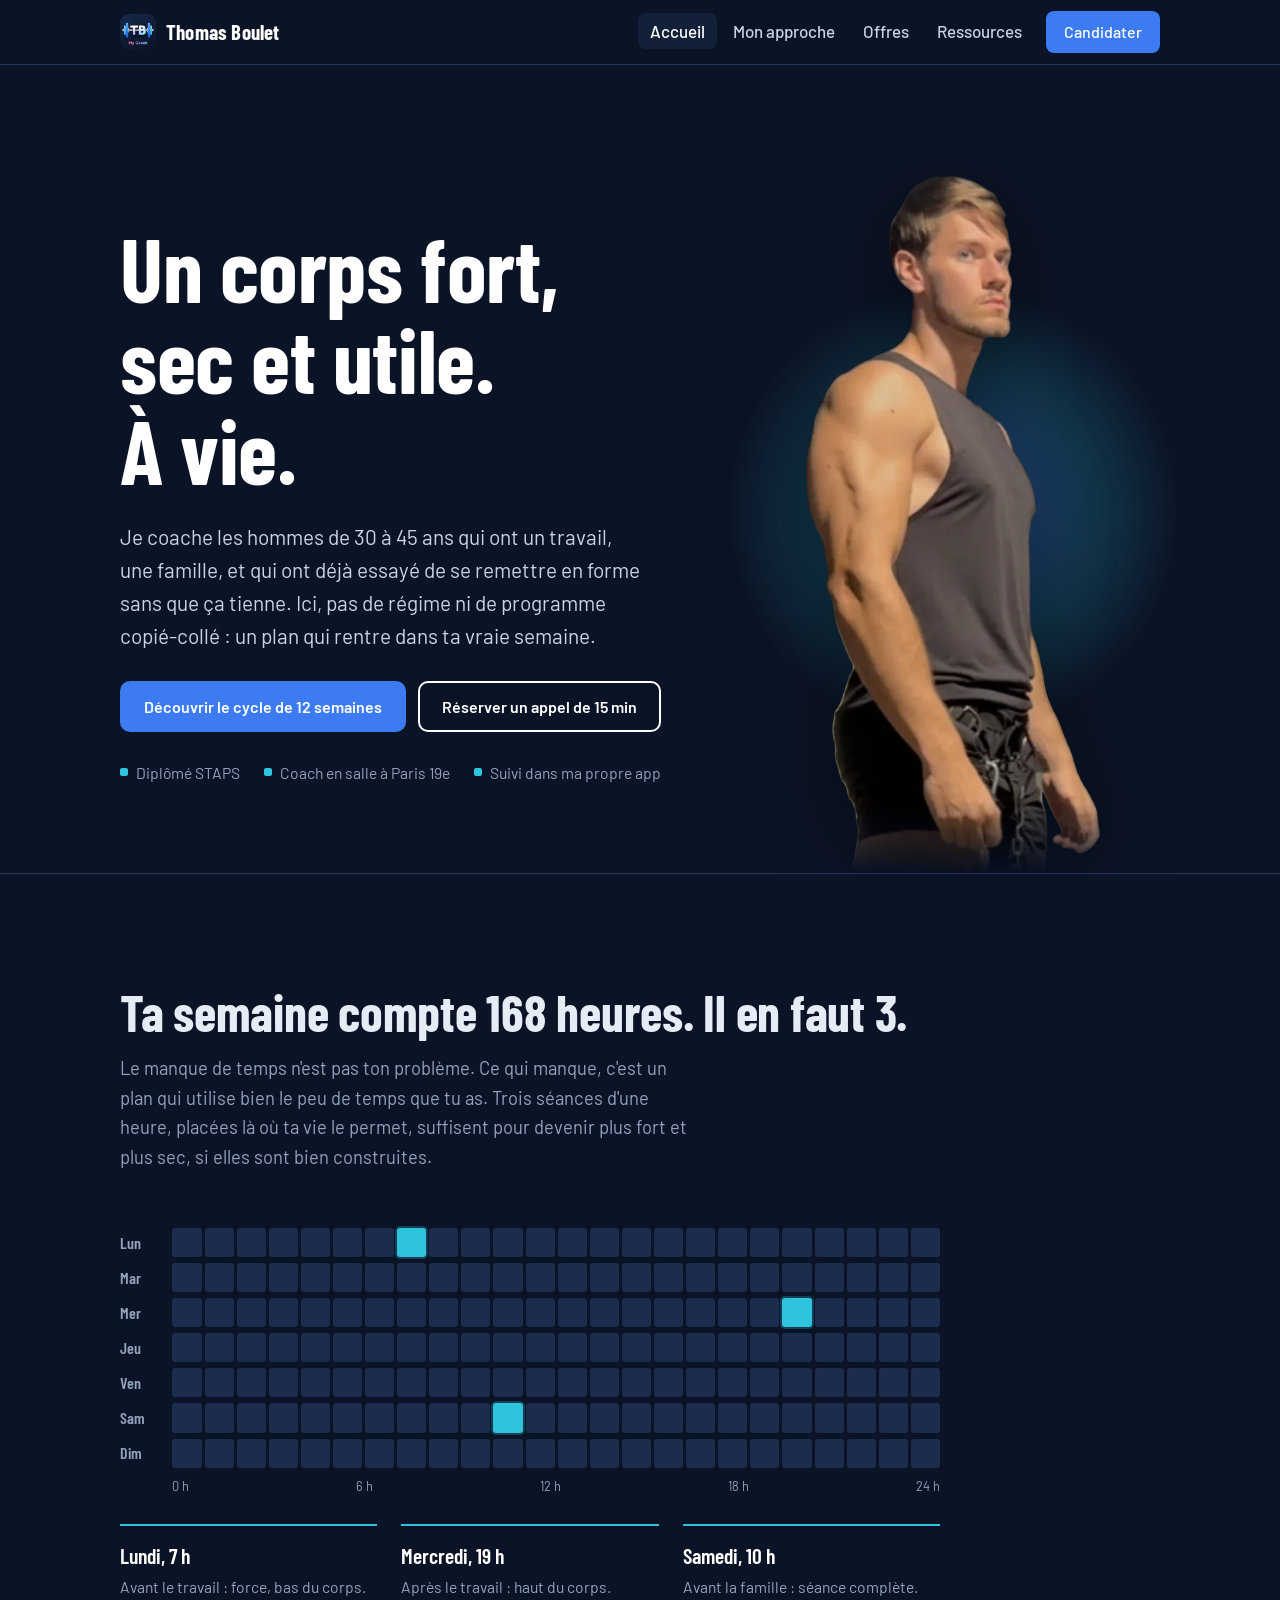
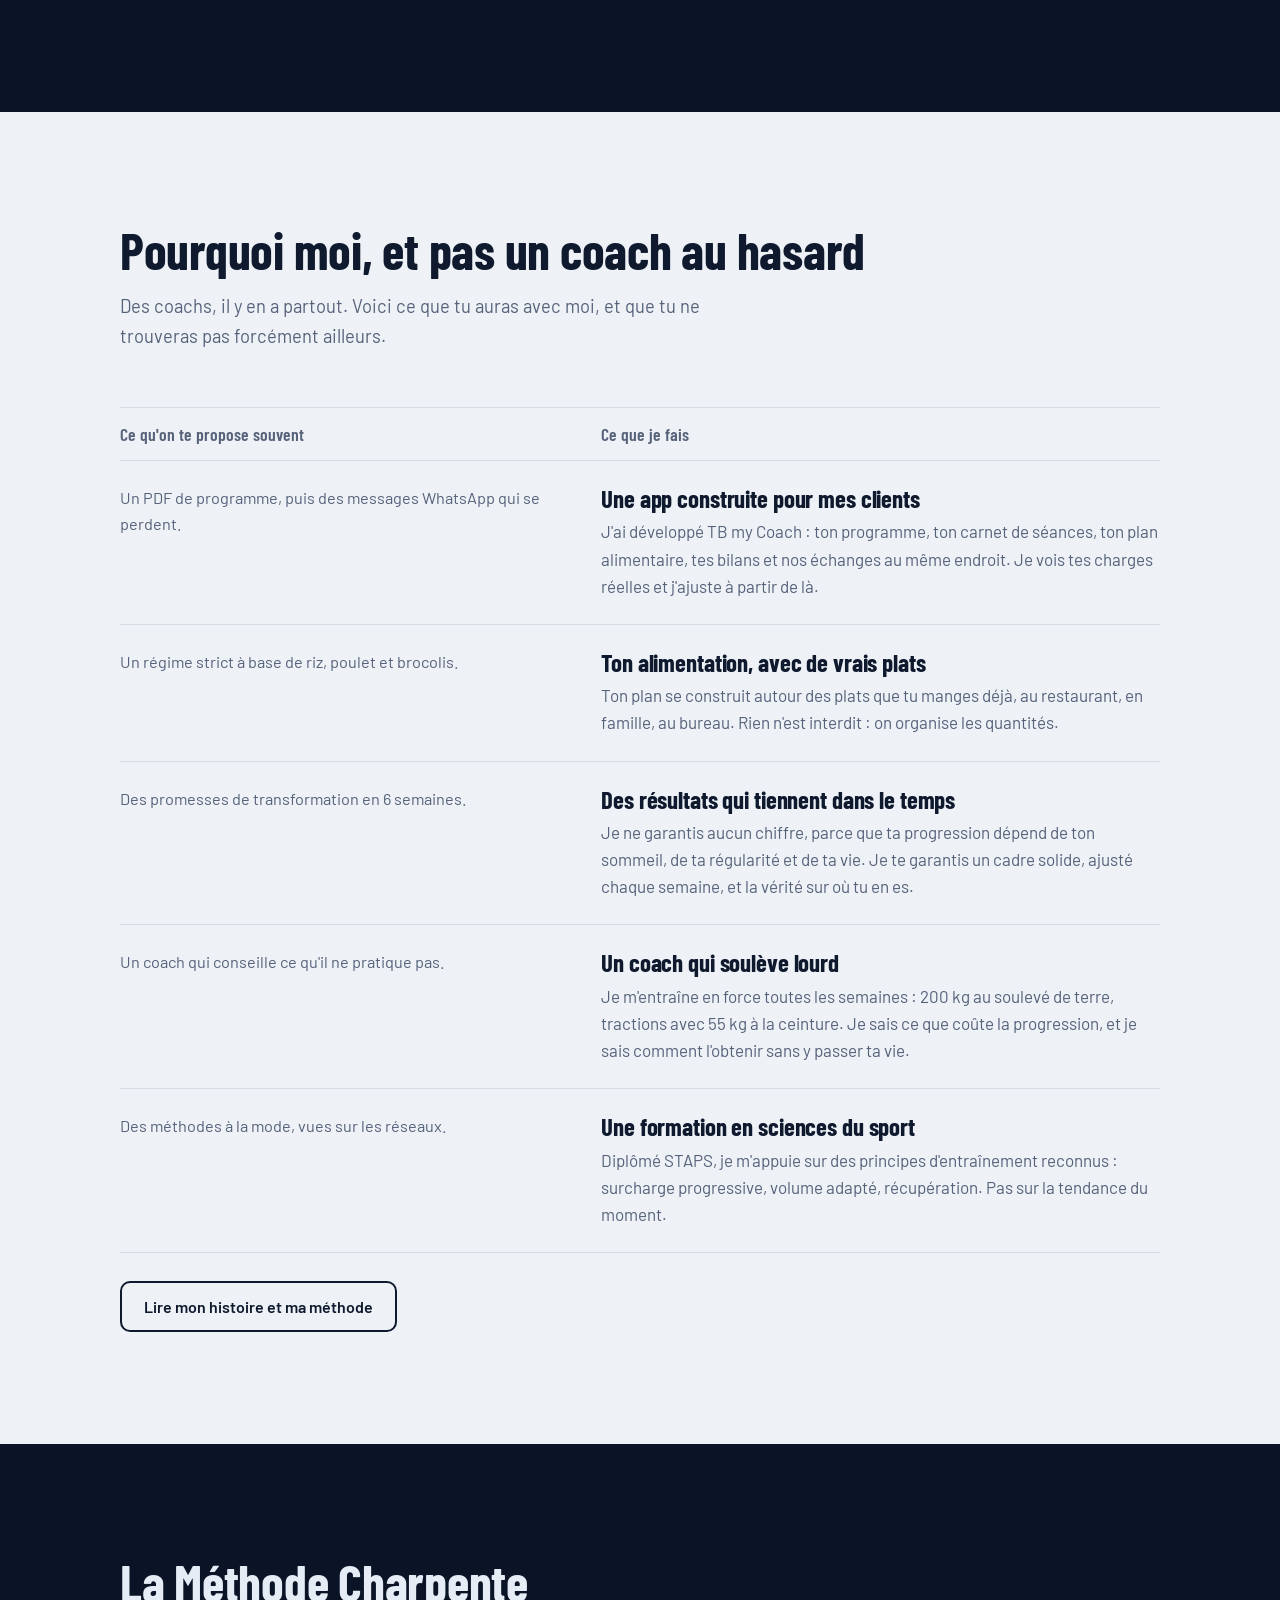
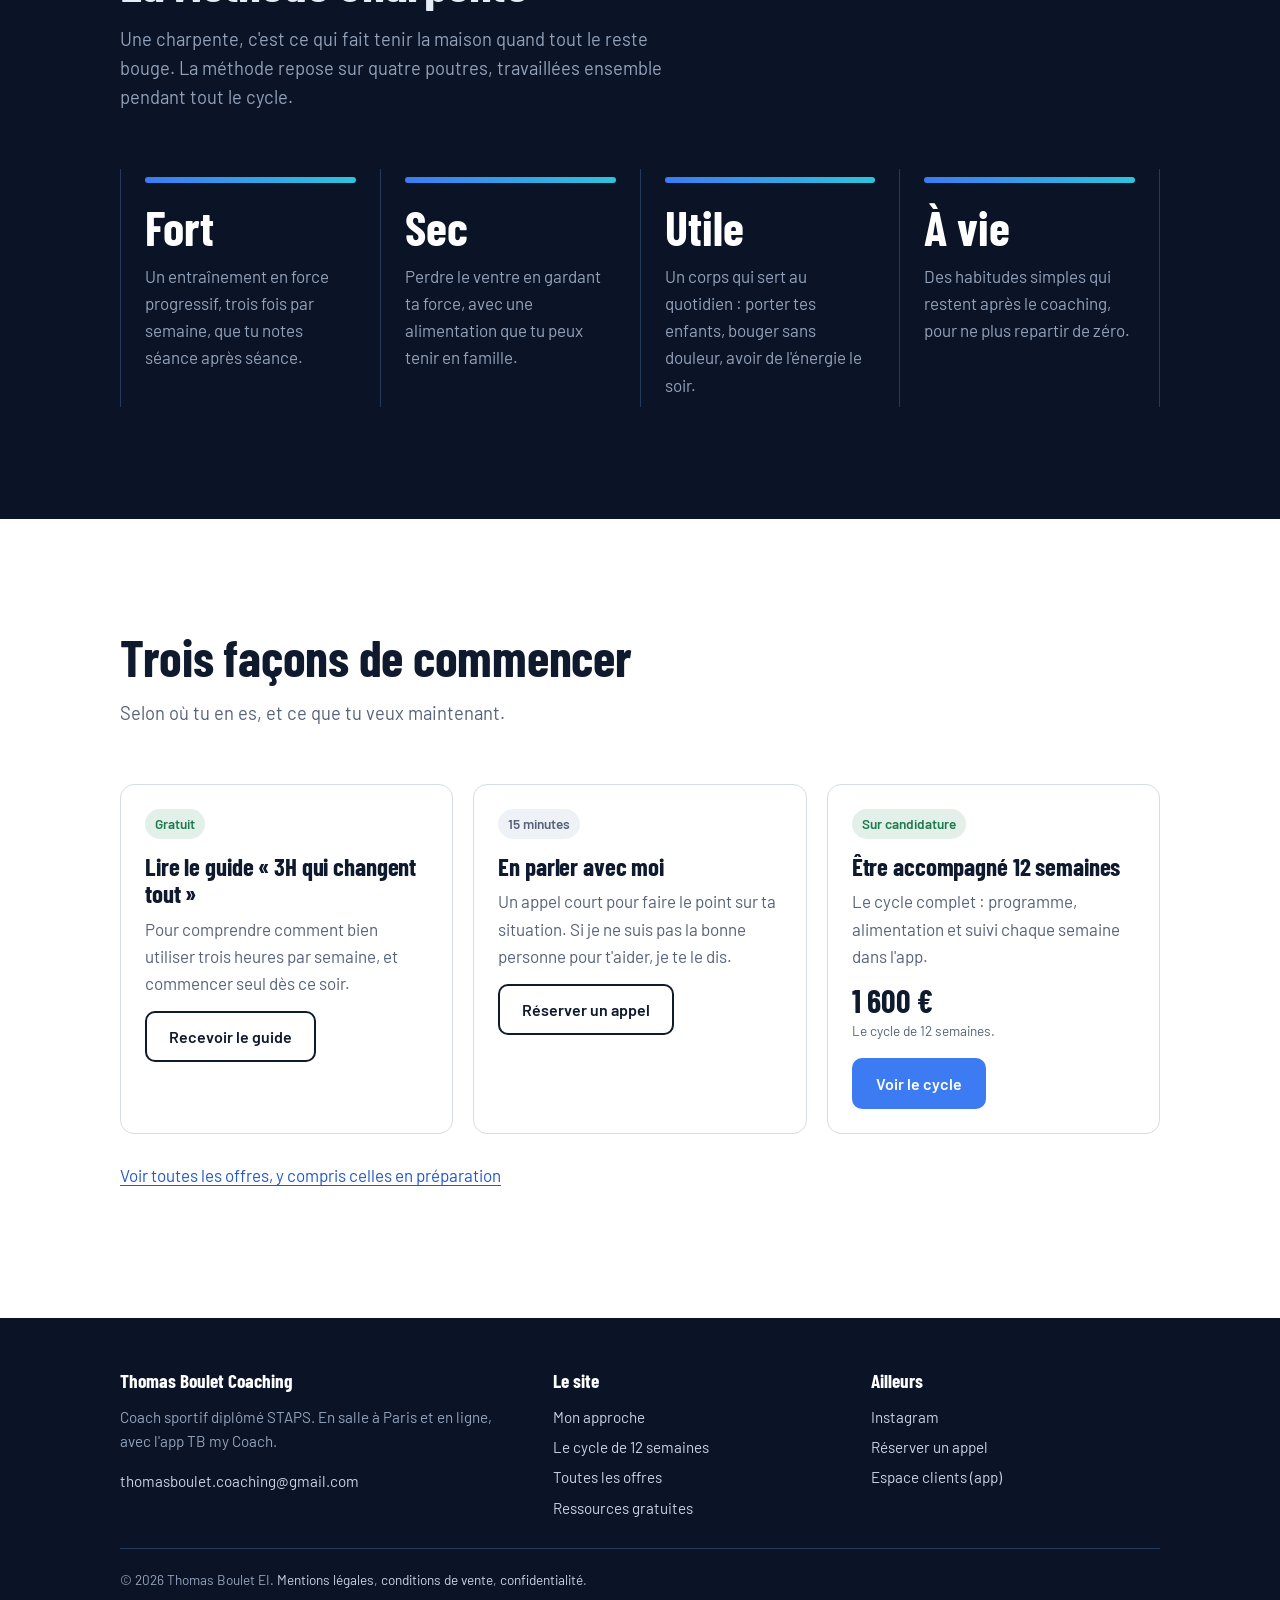
==== commit c349bb10: "Portrait détouré en accueil, retrait des autres photos et vidéos Co-Authored-By: Claude Opus 5.5 <no" ====
--- a/index.html
+++ b/index.html
@@ -43,7 +43,7 @@
       </ul>
     </div>
     <div class="portrait">
-      <img src="img/profil.jpg" srcset="img/profil-480.jpg 480w, img/profil.jpg 900w" sizes="(max-width:860px) 100vw, 440px" alt="Thomas Boulet de profil, en débardeur, dans la salle de sport" width="900" height="1951" fetchpriority="high">
+      <img src="img/thomas-detoure.webp" srcset="img/thomas-detoure-440.webp 440w, img/thomas-detoure.webp 760w" sizes="(max-width:860px) 80vw, 440px" alt="Thomas Boulet de profil, en débardeur" width="760" height="1613" fetchpriority="high">
     </div>
   </div>
 </section>
@@ -59,30 +59,6 @@
       <div><b>Lundi, 7 h</b><span>Avant le travail : force, bas du corps.</span></div>
       <div><b>Mercredi, 19 h</b><span>Après le travail : haut du corps.</span></div>
       <div><b>Samedi, 10 h</b><span>Avant la famille : séance complète.</span></div>
-    </div>
-  </div>
-</section>
-
-<section class="bloc bloc-blanc">
-  <div class="wrap vie">
-    <div class="vie-texte">
-      <h2>Ma vie ressemble à la tienne</h2>
-      <p class="intro">Je suis père d'un nourrisson et d'une fille de 10 ans. Les nuits courtes, les repas en famille, les journées qui débordent : je connais.</p>
-      <p>Alors je ne te demanderai pas de vivre à la salle. Je m'entraîne avec mes enfants sur le dos quand il le faut, au parc, dans le salon, entre deux biberons. C'est exactement ce que j'apprends à mes clients : faire rentrer l'entraînement dans la vie, pas l'inverse.</p>
-    </div>
-    <div class="vie-medias">
-      <figure class="media media-video">
-        <video src="video/parc-enfants.mp4" poster="video/parc-enfants.jpg" muted loop playsinline preload="none" data-auto aria-label="Thomas fait des pompes au parc avec sa fille sur le dos et son fils dans le porte-bébé"></video>
-        <figcaption>Pompes au parc : ma fille sur le dos, mon fils dans le porte-bébé.</figcaption>
-      </figure>
-      <figure class="media">
-        <img src="img/bebe.jpg" alt="Thomas tient son fils nouveau-né dans ses mains" width="800" height="1422" loading="lazy">
-        <figcaption>Septembre 2026, l'arrivée de mon fils.</figcaption>
-      </figure>
-      <figure class="media media-large">
-        <img src="img/famille.jpg" alt="Thomas à table avec sa famille pour un anniversaire, visages des proches floutés" width="1000" height="1333" loading="lazy">
-        <figcaption>Un dîner d'anniversaire en famille. Des pâtes, oui : on peut rester sec sans se priver.</figcaption>
-      </figure>
     </div>
   </div>
 </section>
@@ -121,42 +97,6 @@
 </section>
 
 <section class="bloc bloc-nuit">
-  <div class="wrap">
-    <div class="tete">
-      <h2>Je m'entraîne dur, lourd et régulièrement</h2>
-      <p class="intro">Pas pour la photo : pour savoir de quoi je parle. Chaque semaine, je passe sous la barre, je note mes charges et je progresse avec les mêmes principes que ceux de ton programme.</p>
-    </div>
-    <div class="galerie">
-      <figure class="media media-video">
-        <video src="video/dips-porte-bebe.mp4" poster="video/dips-porte-bebe.jpg" muted loop playsinline preload="none" data-auto aria-label="Thomas fait des dips au parc avec son fils dans le porte-bébé"></video>
-        <figcaption>Dips avec mon fils en porte-bébé.</figcaption>
-      </figure>
-      <figure class="media">
-        <img src="img/dips-lestes.jpg" alt="Thomas fait des dips lestés avec 20 kg de disques à la ceinture" width="800" height="1734" loading="lazy">
-        <figcaption>Dips lestés, disques à la ceinture.</figcaption>
-      </figure>
-      <figure class="media">
-        <img src="img/haltere.jpg" alt="Thomas fait une fente bulgare avec deux haltères de 44 kg" width="800" height="1646" loading="lazy">
-        <figcaption>Fentes bulgares, haltères de 44 kg.</figcaption>
-      </figure>
-      <figure class="media media-video">
-        <video src="video/pompes-barres.mp4" poster="video/pompes-barres.jpg" muted loop playsinline preload="none" data-auto aria-label="Thomas fait des pompes sur des barres parallèles au parc"></video>
-        <figcaption>Pompes sur barres, au parc.</figcaption>
-      </figure>
-      <figure class="media">
-        <img src="img/physique.jpg" alt="Thomas torse nu dans un vestiaire, physique sec et musclé" width="800" height="1067" loading="lazy">
-        <figcaption>Le résultat : fort et sec, toute l'année.</figcaption>
-      </figure>
-    </div>
-    <ul class="chiffres chiffres-nuit">
-      <li><b>200 kg</b><span>au soulevé de terre</span></li>
-      <li><b>+55 kg</b><span>lestés aux tractions</span></li>
-      <li><b>+85 kg</b><span>lestés aux dips</span></li>
-    </ul>
-  </div>
-</section>
-
-<section class="bloc bloc-nuit" style="border-top:1px solid var(--trait-nuit)">
   <div class="wrap">
     <div class="tete">
       <h2>La Méthode Charpente</h2>
--- a/style.css
+++ b/style.css
@@ -89,16 +89,17 @@
 .hero .texte{padding-bottom:clamp(40px,7vw,88px)}
 .hero p.sous{font-size:clamp(1.1rem,2vw,1.3rem);color:#C9D3E3;max-width:44ch;margin:24px 0 0}
 .hero .portrait{position:relative;align-self:end}
-.hero .portrait img{width:100%;max-width:440px;margin-left:auto;aspect-ratio:722/1000;object-fit:cover;object-position:center 12%;border-radius:18px 18px 0 0}
-.hero .portrait::before{content:"";position:absolute;inset:28px -14px 0 auto;width:calc(100% - 0px);max-width:440px;border:2px solid var(--bleu);border-bottom:0;border-radius:18px 18px 0 0;transform:translate(14px,-14px);right:0;pointer-events:none}
+.hero .portrait{display:flex;justify-content:center}
+.hero .portrait img{position:relative;width:auto;max-width:100%;max-height:min(80vh,720px);height:auto;filter:drop-shadow(0 20px 40px rgba(0,0,0,.45))}
+.hero .portrait::before{content:"";position:absolute;left:50%;top:18%;width:110%;max-width:520px;aspect-ratio:1;transform:translateX(-50%);border-radius:50%;background:radial-gradient(circle,rgba(61,123,242,.55) 0%,rgba(46,196,221,.18) 45%,transparent 70%);pointer-events:none}
 .preuves{display:flex;flex-wrap:wrap;gap:8px 24px;margin:28px 0 0;padding:0;list-style:none;color:var(--acier);font-size:.98rem}
 .preuves li{display:flex;gap:8px;align-items:center}
 .preuves li::before{content:"";width:8px;height:8px;border-radius:2px;background:var(--cyan)}
 @media (max-width:860px){
   .hero .wrap{grid-template-columns:1fr}
-  .hero .portrait{order:-1;max-width:100%}
-  .hero .portrait img{border-radius:16px;max-width:100%;aspect-ratio:5/4;object-position:center 18%;margin:0}
-  .hero .portrait::before{display:none}
+  .hero .portrait{order:-1;max-width:340px;margin:0 auto;width:100%}
+  .hero .portrait img{max-width:100%;width:auto;max-height:56vh}
+  .hero .portrait::before{top:10%}
   .hero .texte{padding-bottom:56px}
 }
 
@@ -147,28 +148,6 @@
 .chiffres b{display:block;font-family:var(--titre);font-size:2rem;line-height:1}
 .chiffres span{color:var(--gris);font-size:.92rem}
 @media (max-width:520px){.chiffres{grid-template-columns:1fr 1fr}}
-
-/* Photos et vidéos */
-.media{margin:0;position:relative;border-radius:14px;overflow:hidden;background:var(--nuit-2)}
-.media img,.media video{width:100%;height:100%;object-fit:cover;display:block}
-.media figcaption{position:absolute;left:0;right:0;bottom:0;padding:28px 14px 12px;color:#fff;font-size:.92rem;line-height:1.35;background:linear-gradient(transparent,rgba(5,10,20,.82))}
-.vie{display:grid;grid-template-columns:.9fr 1.1fr;gap:clamp(28px,5vw,64px);align-items:center}
-.vie-texte .intro{margin:18px 0 14px}
-.vie-texte p:not(.intro){color:var(--gris)}
-.vie-medias{display:grid;grid-template-columns:1fr 1fr;grid-template-rows:auto auto;gap:12px}
-.vie-medias .media{aspect-ratio:9/14}
-.vie-medias .media-large{grid-column:1/-1;aspect-ratio:1/1}
-.vie-medias .media-large img{object-position:center 72%}
-@media (max-width:860px){.vie{grid-template-columns:1fr}}
-.galerie{display:grid;grid-template-columns:repeat(5,minmax(0,1fr));gap:12px}
-.galerie .media{aspect-ratio:9/16}
-.galerie .media:last-child img{object-position:center 20%}
-@media (max-width:960px){.galerie{grid-template-columns:repeat(3,minmax(0,1fr))}.galerie .media:nth-child(n+4){aspect-ratio:4/5}}
-@media (max-width:560px){.galerie{grid-template-columns:1fr 1fr}.galerie .media:last-child{grid-column:1/-1;aspect-ratio:4/5}.galerie .media:nth-child(4){aspect-ratio:9/16}}
-.chiffres-nuit{margin-top:36px}
-.chiffres-nuit b{color:#fff}
-.chiffres-nuit span{color:var(--acier)}
-.chiffres-nuit li{border-left-color:var(--cyan)}
 
 /* Offres */
 .offres{display:grid;grid-template-columns:repeat(auto-fill,minmax(300px,1fr));gap:20px}
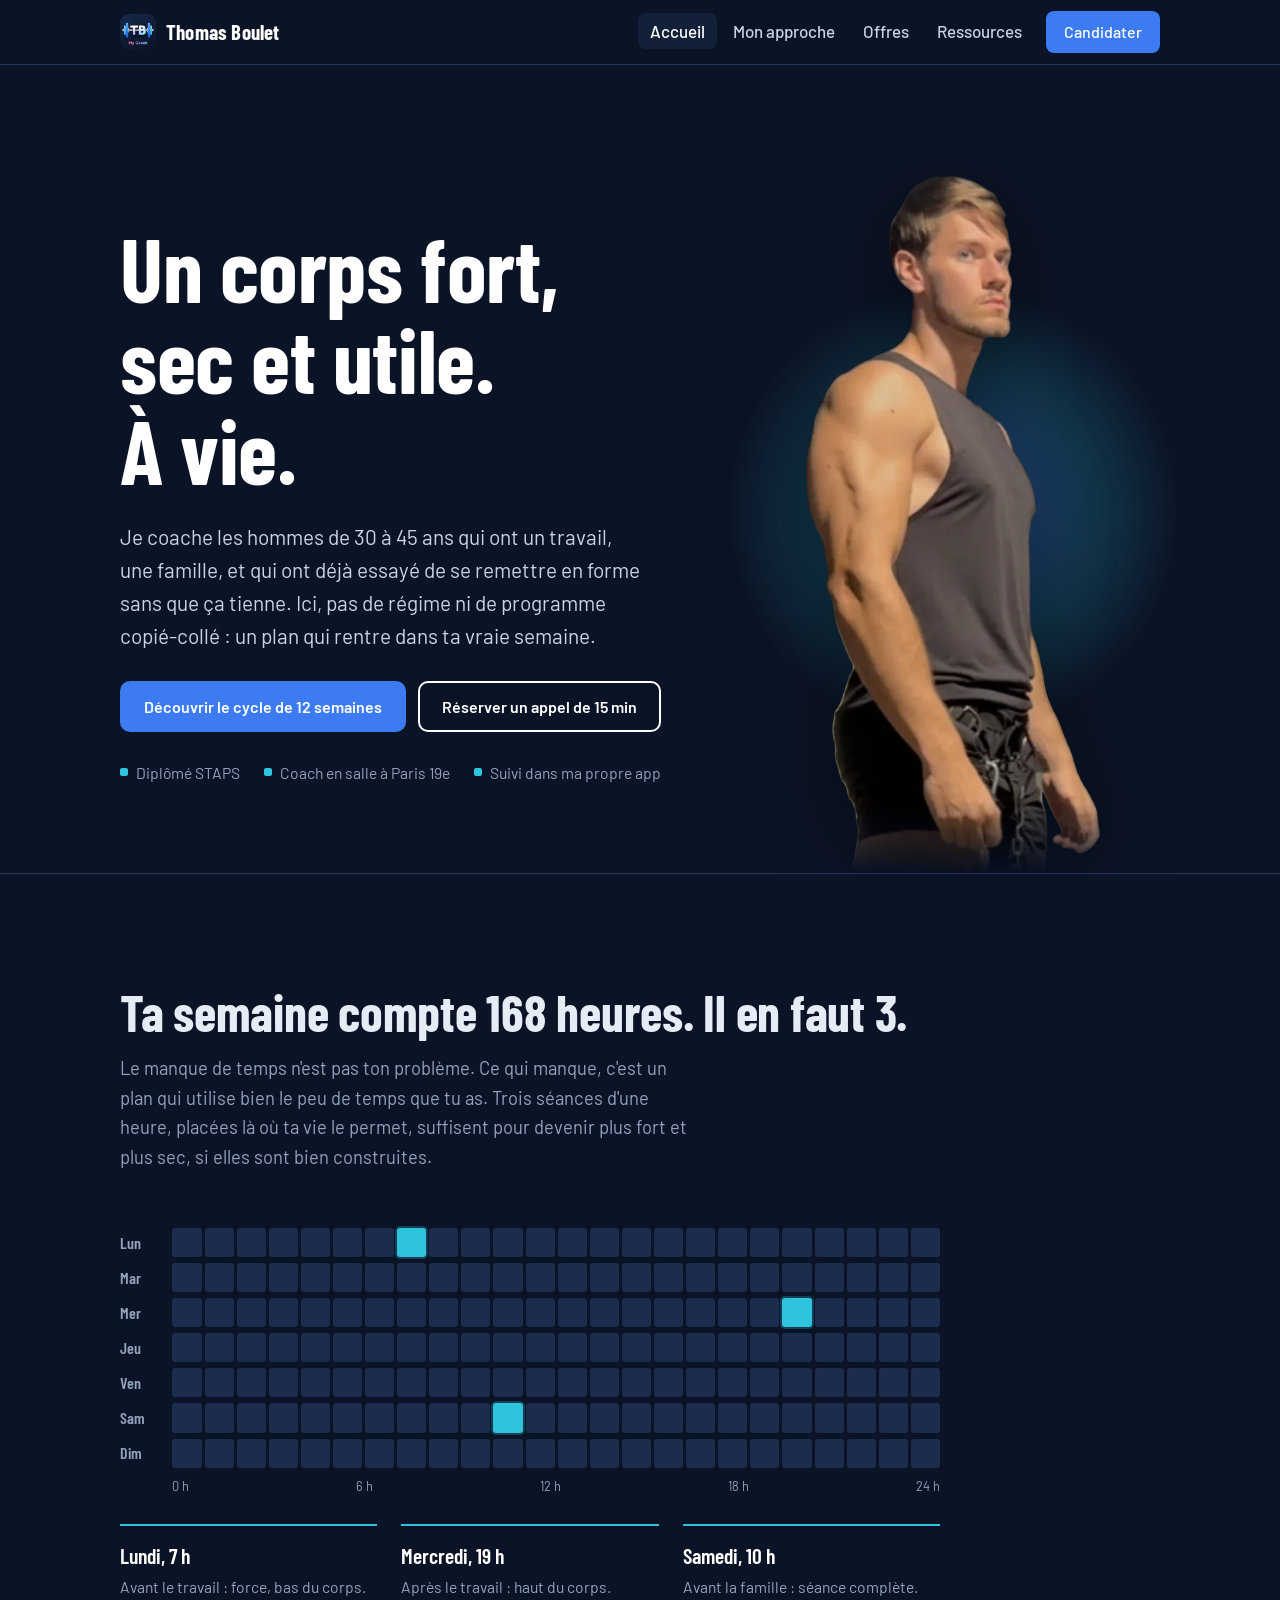
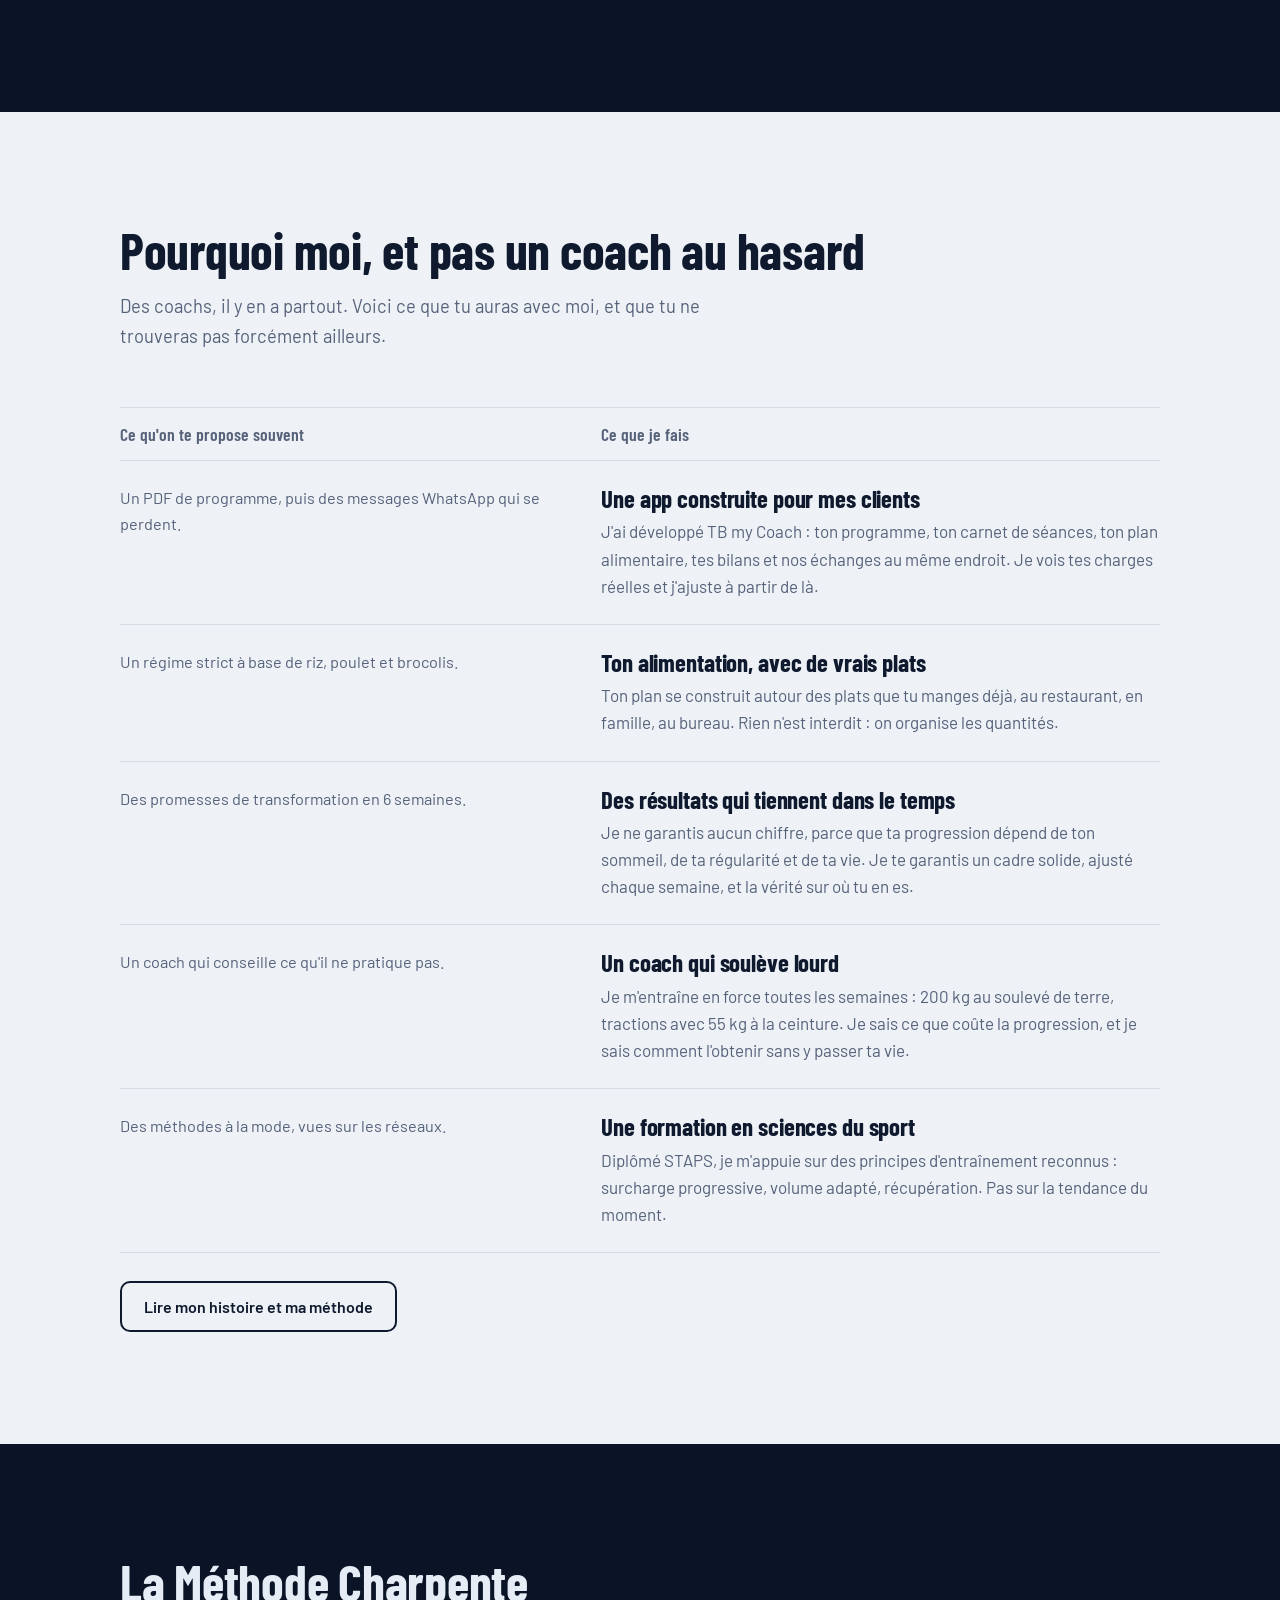
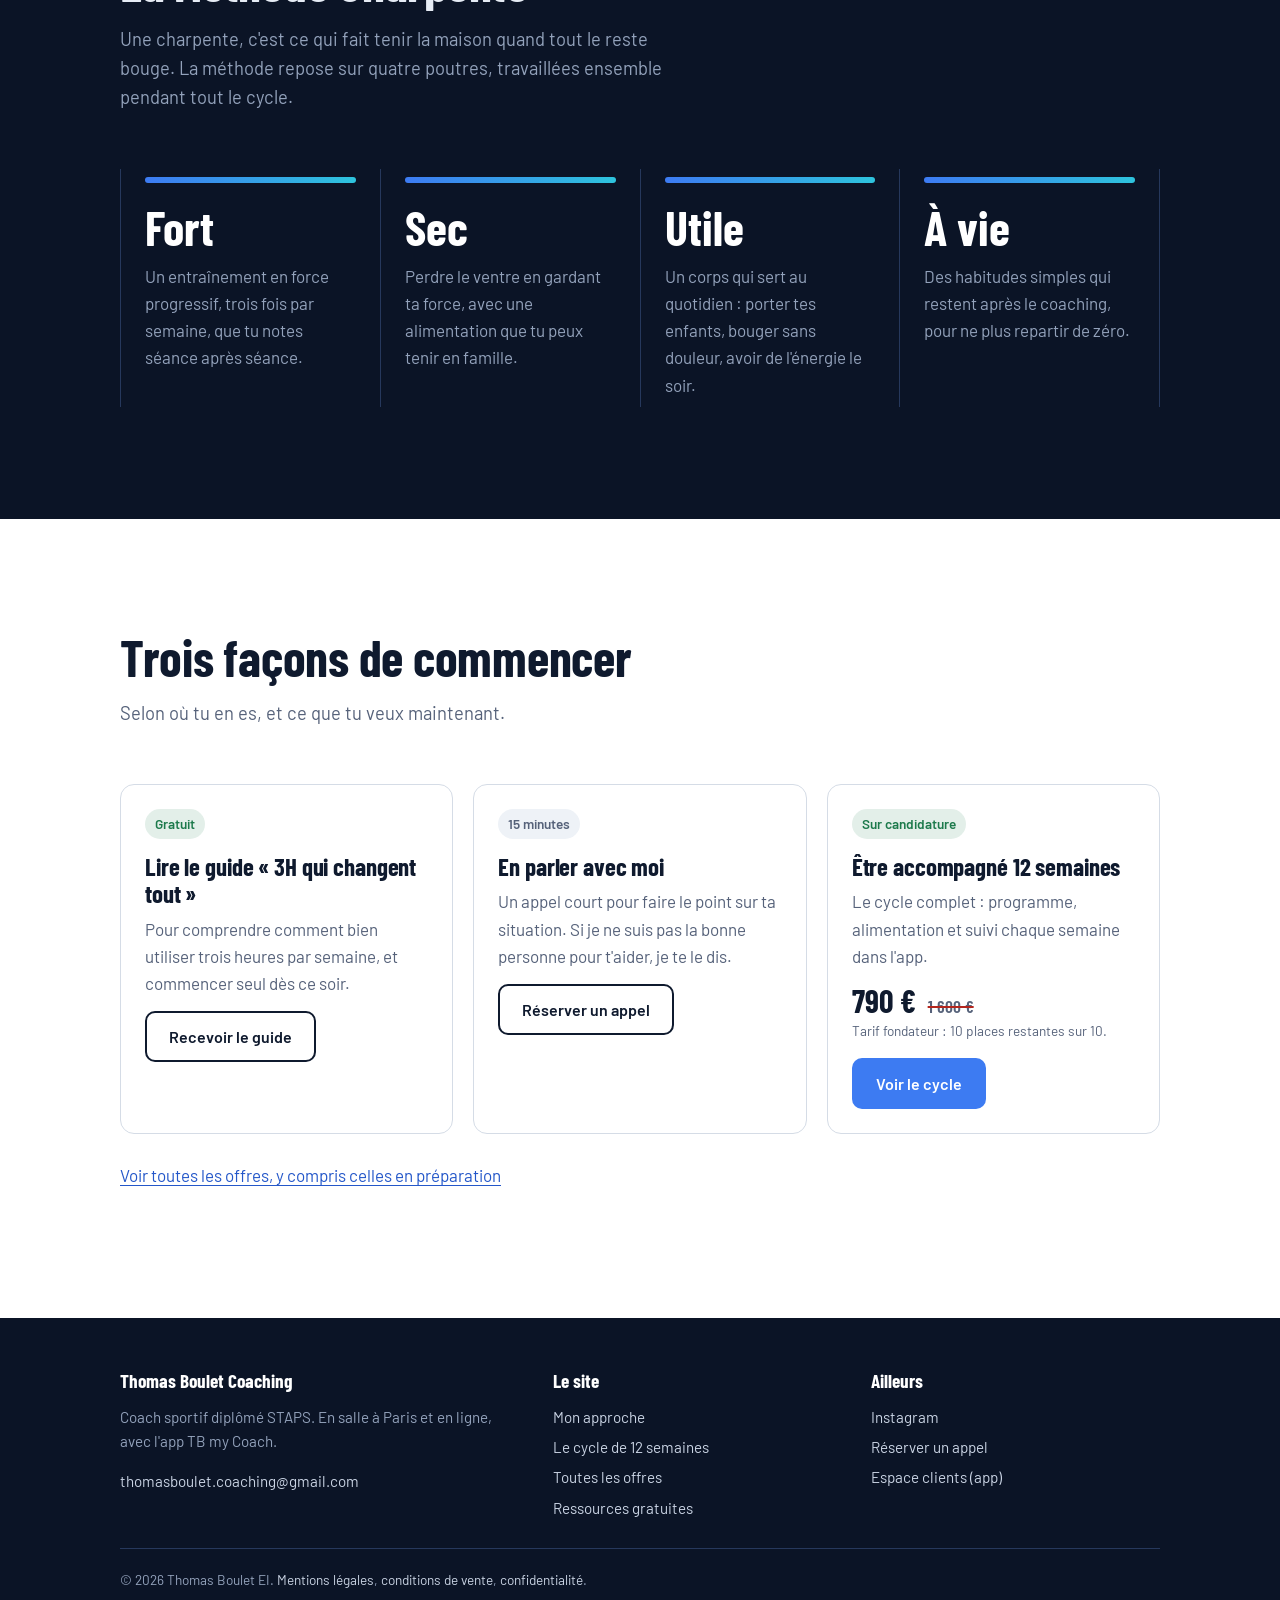
==== commit 61617a2f: "Tarif fondateur 790 € (10 places), détail de ce qui est inclus, compteur de places Co-Authored-By: C" ====
--- a/index.html
+++ b/index.html
@@ -96,6 +96,16 @@
   </div>
 </section>
 
+<section class="bloc bloc-blanc" data-resultats hidden>
+  <div class="wrap">
+    <div class="tete">
+      <h2>Ils l'ont fait</h2>
+      <p class="intro">Des hommes occupés, avec un travail et une famille. Leurs chiffres, avec leur accord.</p>
+    </div>
+    <div class="resultats" data-resultats-liste></div>
+  </div>
+</section>
+
 <section class="bloc bloc-nuit">
   <div class="wrap">
     <div class="tete">
@@ -134,8 +144,10 @@
         <span class="statut dispo">Sur candidature</span>
         <h3>Être accompagné 12 semaines</h3>
         <p class="desc">Le cycle complet : programme, alimentation et suivi chaque semaine dans l'app.</p>
-        <p class="prix">1 600 €</p>
-        <p class="note">Le cycle de 12 semaines.</p>
+        <div data-si-places><p class="prix">790&nbsp;€ <s class="prix-barre">1&nbsp;600&nbsp;€</s></p>
+        <p class="note">Tarif fondateur : <span data-places-restantes>10</span> places restantes sur 10.</p></div>
+        <div data-si-complet hidden><p class="prix">1&nbsp;600&nbsp;€</p>
+        <p class="note">Le cycle de 12 semaines.</p></div>
         <a class="btn btn-plein" href="coaching.html">Voir le cycle</a>
       </article>
     </div>
--- a/style.css
+++ b/style.css
@@ -148,6 +148,64 @@
 .chiffres b{display:block;font-family:var(--titre);font-size:2rem;line-height:1}
 .chiffres span{color:var(--gris);font-size:.92rem}
 @media (max-width:520px){.chiffres{grid-template-columns:1fr 1fr}}
+
+/* Vidéo de présentation */
+.bloc-vsl{padding-top:0;border-top:1px solid var(--trait-nuit)}
+.bloc-vsl .wrap{padding-top:clamp(32px,5vw,56px)}
+.vsl-cadre{max-width:900px;margin:0 auto;aspect-ratio:16/9;border-radius:16px;overflow:hidden;background:#000;box-shadow:0 30px 60px -30px rgba(0,0,0,.7)}
+.vsl-cadre iframe,.vsl-cadre video{width:100%;height:100%;border:0;display:block}
+.vsl-legende{max-width:900px;margin:16px auto 0;color:var(--acier);text-align:center}
+
+/* Résultats clients */
+.resultats{display:grid;grid-template-columns:repeat(auto-fill,minmax(280px,1fr));gap:20px}
+.resultat{background:var(--papier);border:1px solid var(--trait);border-radius:14px;overflow:hidden;display:flex;flex-direction:column}
+.bloc-blanc .resultat{background:var(--craie)}
+.resultat img{width:100%;aspect-ratio:4/5;object-fit:cover}
+.resultat-corps{padding:20px}
+.resultat-chiffres{list-style:none;margin:0 0 14px;padding:0;display:grid;gap:4px}
+.resultat-chiffres li{font-family:var(--titre);font-weight:700;font-size:1.35rem;line-height:1.15}
+.resultat blockquote{margin:0 0 12px;color:var(--encre);font-size:1.02rem}
+.resultat-qui{margin:0;color:var(--gris);font-size:.92rem}
+
+/* FAQ */
+.faq{max-width:820px;border-top:1px solid var(--trait)}
+.faq details{border-bottom:1px solid var(--trait)}
+.faq summary{cursor:pointer;list-style:none;padding:20px 40px 20px 0;font-weight:600;font-size:1.08rem;position:relative}
+.faq summary::-webkit-details-marker{display:none}
+.faq summary::after{content:"+";position:absolute;right:6px;top:50%;transform:translateY(-50%);font-family:var(--titre);font-size:1.8rem;color:var(--bleu);line-height:1}
+.faq details[open] summary::after{content:"–"}
+.faq details p{margin:0 0 22px;color:var(--gris);max-width:68ch}
+
+/* Empilement de valeur */
+.pile{list-style:none;margin:0;padding:0;counter-reset:p;border-top:2px solid var(--encre)}
+.pile li{counter-increment:p;display:grid;grid-template-columns:2.4rem 1fr auto;gap:4px 18px;align-items:baseline;padding:18px 0;border-bottom:1px solid var(--trait)}
+.pile li::before{content:counter(p);font-family:var(--titre);font-weight:700;font-size:1.5rem;color:var(--bleu);line-height:1}
+.pile b{display:block;font-size:1.08rem}
+.pile span{color:var(--gris)}
+.pile em{font-style:normal;font-family:var(--titre);font-weight:700;font-size:1.15rem;white-space:nowrap;text-align:right;color:var(--encre)}
+@media (max-width:640px){.pile li{grid-template-columns:2rem 1fr}.pile em{grid-column:2;text-align:left;color:var(--bleu-fonce)}}
+
+/* Tarif fondateur */
+.tarif{display:grid;grid-template-columns:1.1fr .9fr;gap:clamp(28px,5vw,64px);align-items:start}
+.tarif-texte .intro{margin:16px 0 28px}
+.tarif-texte h3{color:#fff;margin-bottom:14px}
+.tarif-carte{background:#fff;color:var(--encre);border-radius:18px;padding:clamp(24px,4vw,36px);box-shadow:0 30px 60px -30px rgba(0,0,0,.6)}
+.tarif-etiquette{font-weight:600;color:var(--gris);margin:0 0 14px}
+.tarif-normal{margin:0;color:var(--gris);font-size:1.05rem}
+.tarif-normal s{text-decoration-thickness:2px;text-decoration-color:var(--ko)}
+.tarif-prix{font-family:var(--titre);font-weight:700;font-size:clamp(3.4rem,8vw,4.6rem);line-height:1;margin:4px 0 6px}
+.tarif-semaine{color:var(--gris);margin:0 0 22px}
+.places{margin:0 0 22px}
+.places-jauge{display:grid;grid-template-columns:repeat(10,1fr);gap:5px;margin-bottom:10px}
+.places-jauge i{height:10px;border-radius:3px;background:linear-gradient(90deg,var(--bleu),var(--cyan))}
+.places-jauge i.prise{background:var(--trait)}
+.places-texte{margin:0;font-size:.98rem}
+.places-texte b{font-family:var(--titre);font-size:1.3rem}
+.tarif-carte .btn{width:100%;text-align:center}
+.tarif-note{font-size:.85rem;color:var(--gris);margin:14px 0 0}
+@media (max-width:860px){.tarif{grid-template-columns:1fr}}
+.prix-barre{font-size:.55em;color:var(--gris);font-weight:600;margin-left:6px;text-decoration-thickness:2px;text-decoration-color:var(--ko)}
+.offre.phare .prix-barre{color:var(--acier)}
 
 /* Offres */
 .offres{display:grid;grid-template-columns:repeat(auto-fill,minmax(300px,1fr));gap:20px}
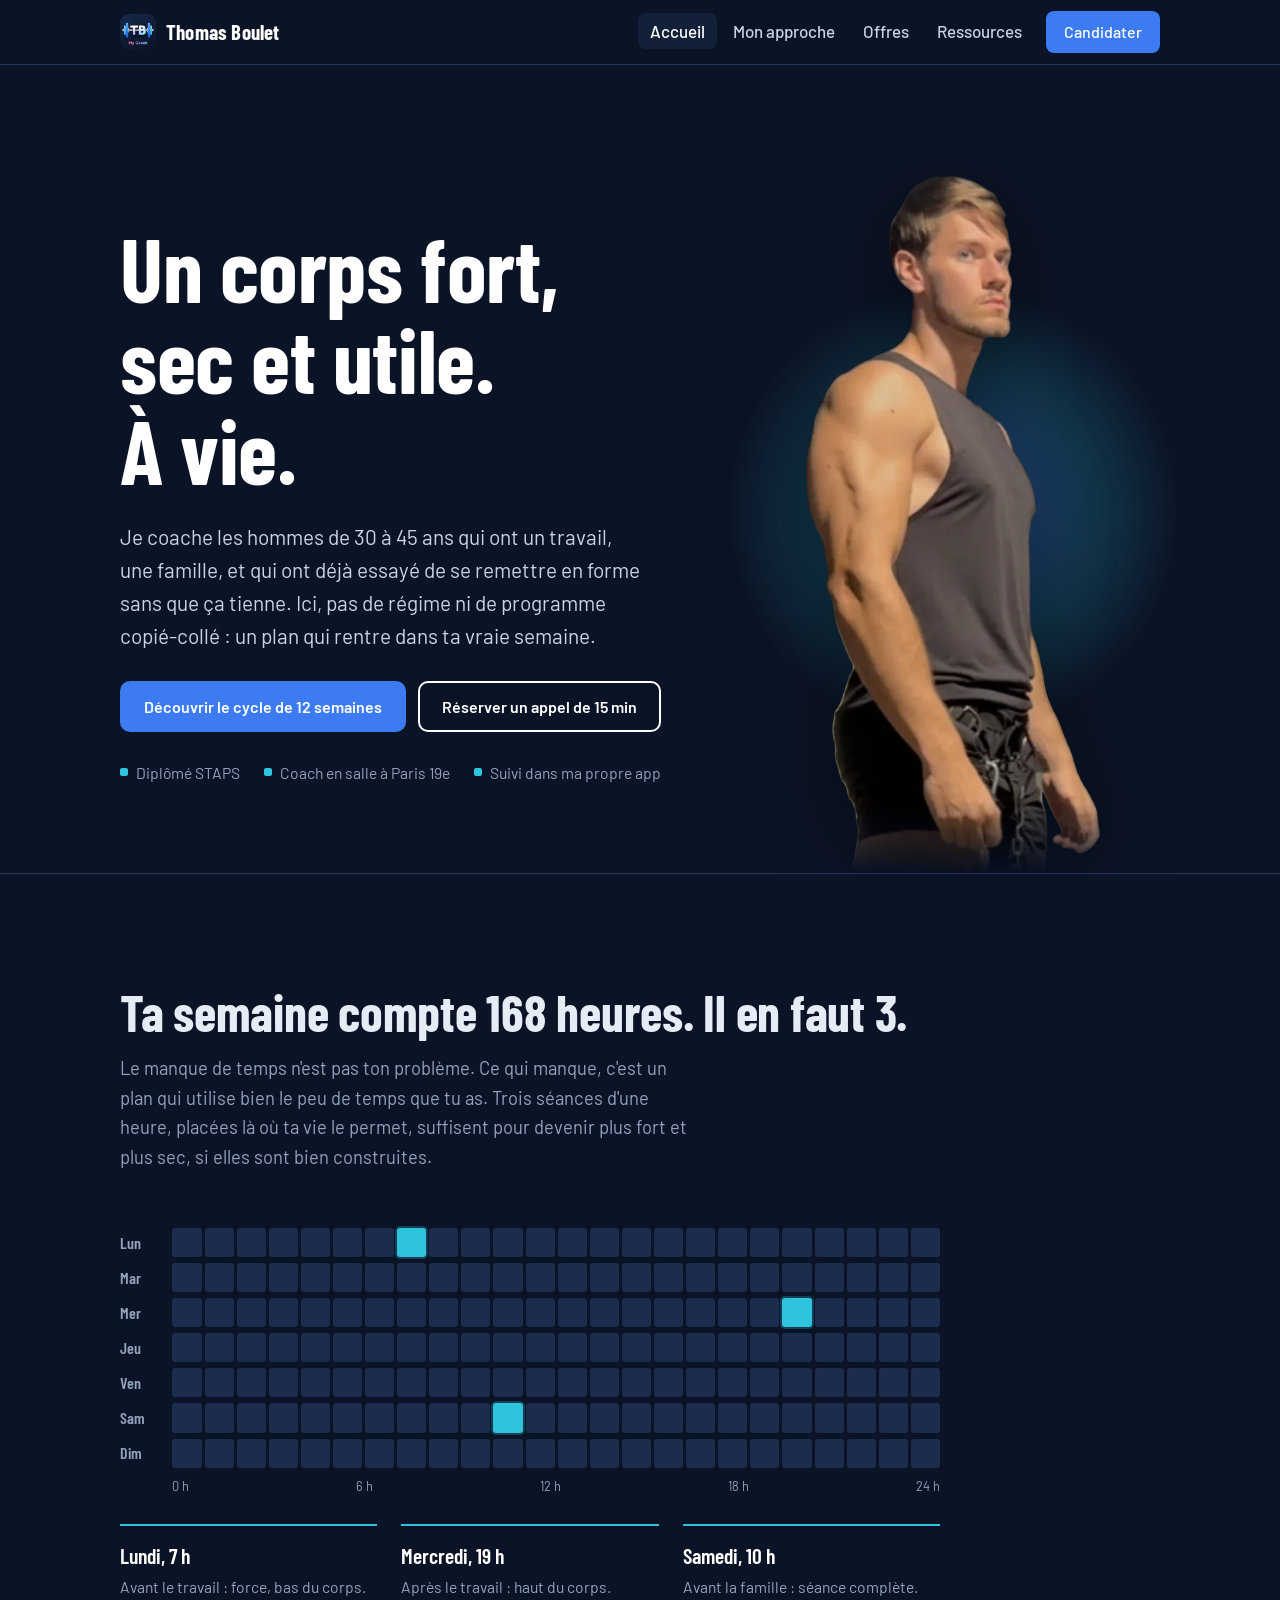
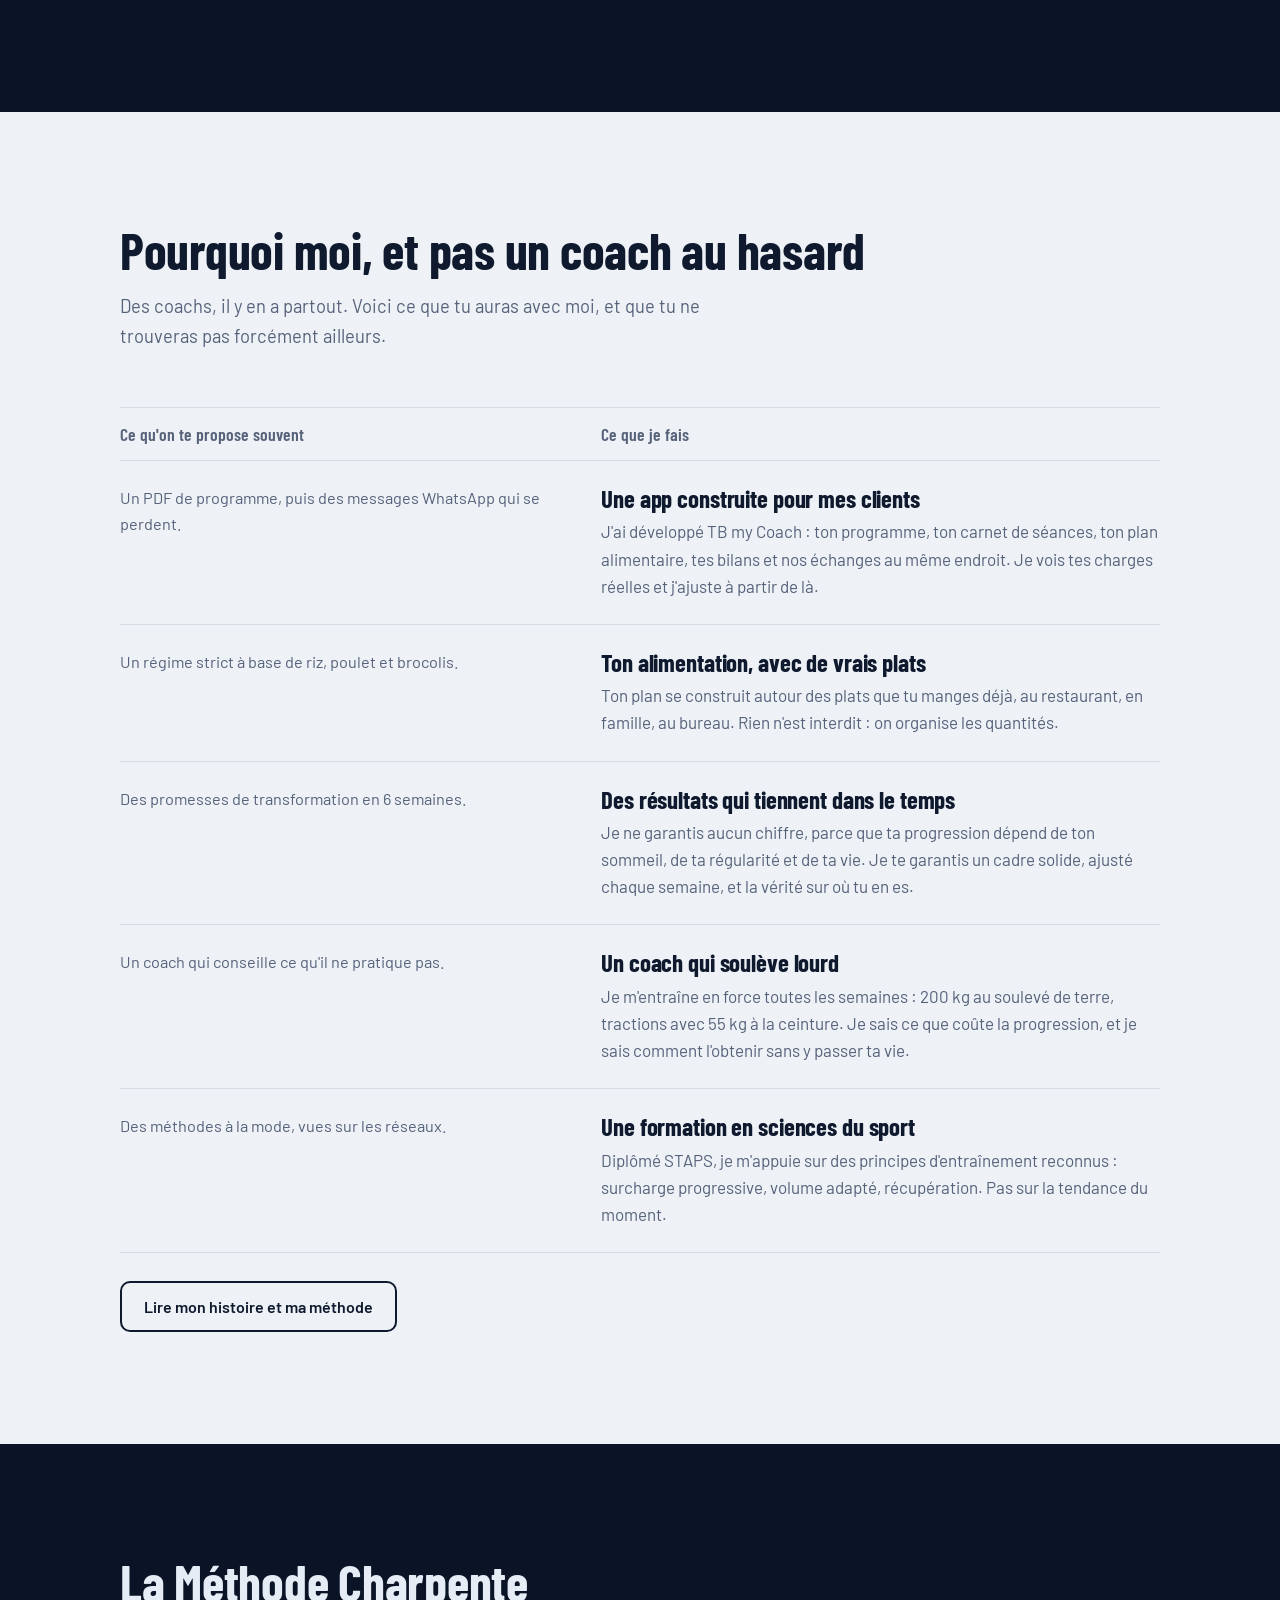
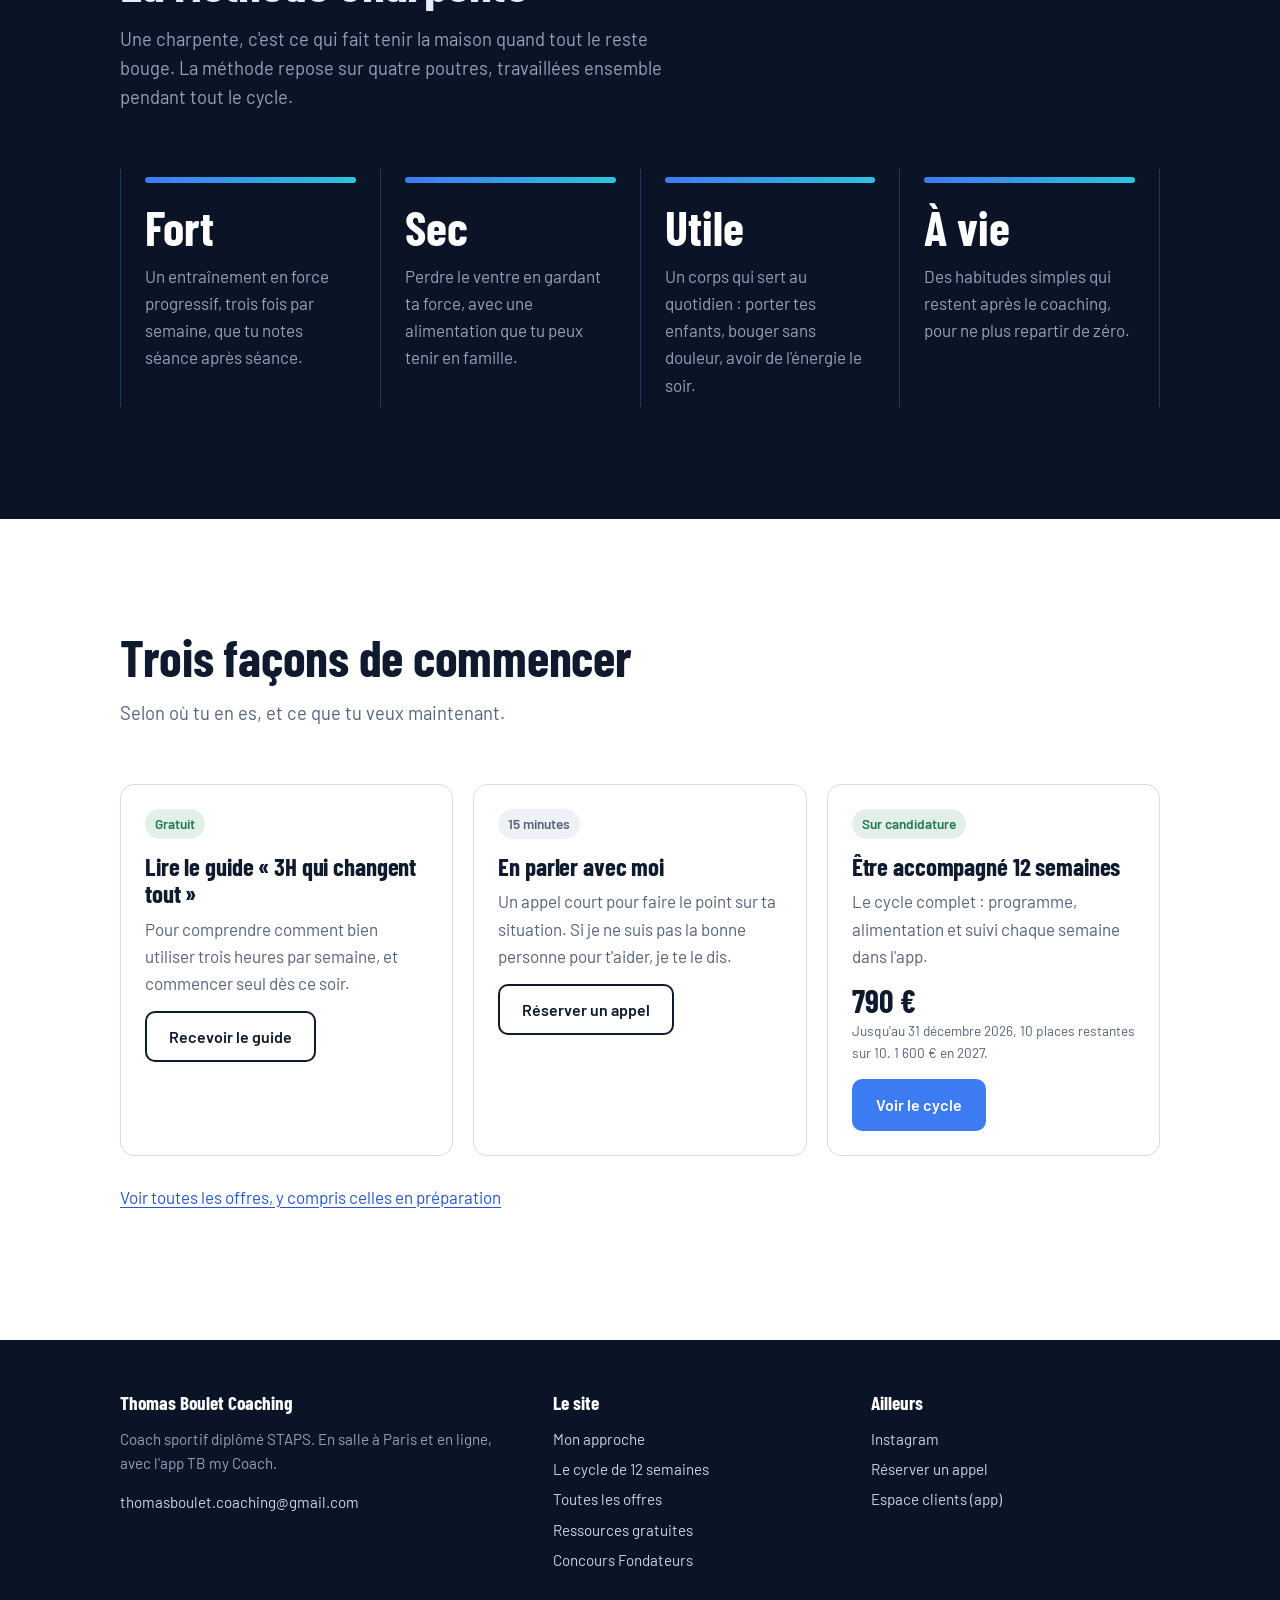
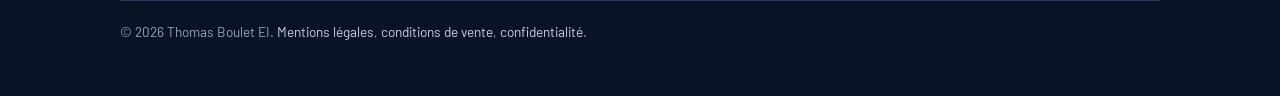
==== commit 4a2e076b: "Concours Fondateurs et règlement ; tarif de lancement jusqu'au 31/12/2026, 1 600 € en 2027 sans prix" ====
--- a/index.html
+++ b/index.html
@@ -144,8 +144,8 @@
         <span class="statut dispo">Sur candidature</span>
         <h3>Être accompagné 12 semaines</h3>
         <p class="desc">Le cycle complet : programme, alimentation et suivi chaque semaine dans l'app.</p>
-        <div data-si-places><p class="prix">790&nbsp;€ <s class="prix-barre">1&nbsp;600&nbsp;€</s></p>
-        <p class="note">Tarif fondateur : <span data-places-restantes>10</span> places restantes sur 10.</p></div>
+        <div data-si-places><p class="prix">790&nbsp;€</p>
+        <p class="note">Jusqu'au 31 décembre 2026, <span data-places-restantes>10</span> places restantes sur 10. 1&nbsp;600&nbsp;€ en 2027.</p></div>
         <div data-si-complet hidden><p class="prix">1&nbsp;600&nbsp;€</p>
         <p class="note">Le cycle de 12 semaines.</p></div>
         <a class="btn btn-plein" href="coaching.html">Voir le cycle</a>
@@ -169,6 +169,7 @@
         <li><a href="coaching.html">Le cycle de 12 semaines</a></li>
         <li><a href="offres.html">Toutes les offres</a></li>
         <li><a href="ressources.html">Ressources gratuites</a></li>
+        <li><a href="concours.html">Concours Fondateurs</a></li>
       </ul>
     </div>
     <div>
--- a/style.css
+++ b/style.css
@@ -206,6 +206,20 @@
 @media (max-width:860px){.tarif{grid-template-columns:1fr}}
 .prix-barre{font-size:.55em;color:var(--gris);font-weight:600;margin-left:6px;text-decoration-thickness:2px;text-decoration-color:var(--ko)}
 .offre.phare .prix-barre{color:var(--acier)}
+
+/* Concours */
+.concours{display:grid;grid-template-columns:1.2fr .8fr;gap:clamp(28px,5vw,64px);align-items:center}
+.concours .intro{margin:16px 0}
+.concours p:not(.intro){color:var(--gris)}
+.concours-points{list-style:none;margin:0;padding:0;display:grid;gap:14px}
+.concours-points li{display:grid;grid-template-columns:4.2rem 1fr;align-items:center;gap:14px;padding:14px 18px;border-radius:12px;background:var(--craie)}
+.concours-points b{font-family:var(--titre);font-size:2.4rem;line-height:1;color:var(--bleu)}
+.concours-points span{color:var(--encre)}
+@media (max-width:760px){.concours{grid-template-columns:1fr}}
+.tableau{width:100%;border-collapse:collapse;margin:8px 0 18px;font-size:.98rem}
+.tableau th,.tableau td{text-align:left;padding:10px 12px;border-bottom:1px solid var(--trait);vertical-align:top}
+.tableau th{font-family:var(--titre);font-size:1.05rem;border-bottom:2px solid var(--encre)}
+.tableau td:last-child,.tableau th:last-child{text-align:right;white-space:nowrap}
 
 /* Offres */
 .offres{display:grid;grid-template-columns:repeat(auto-fill,minmax(300px,1fr));gap:20px}
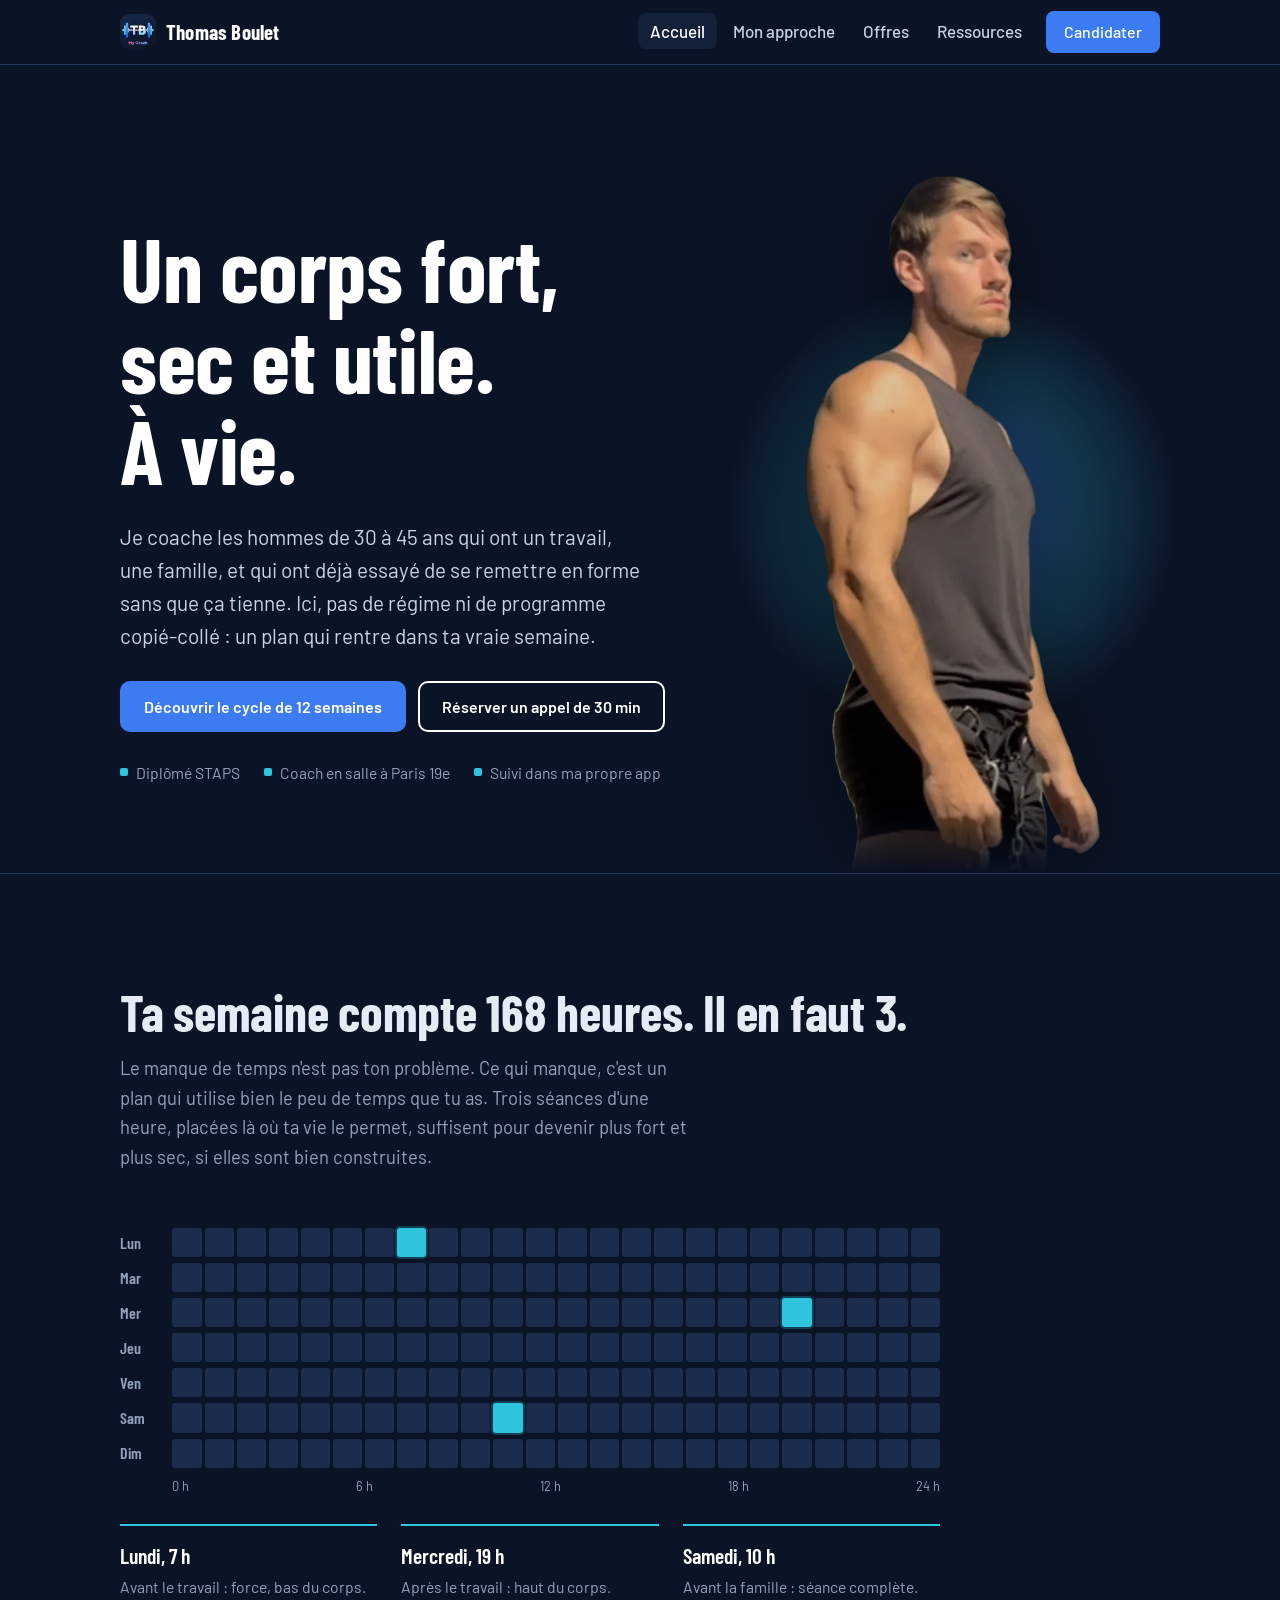
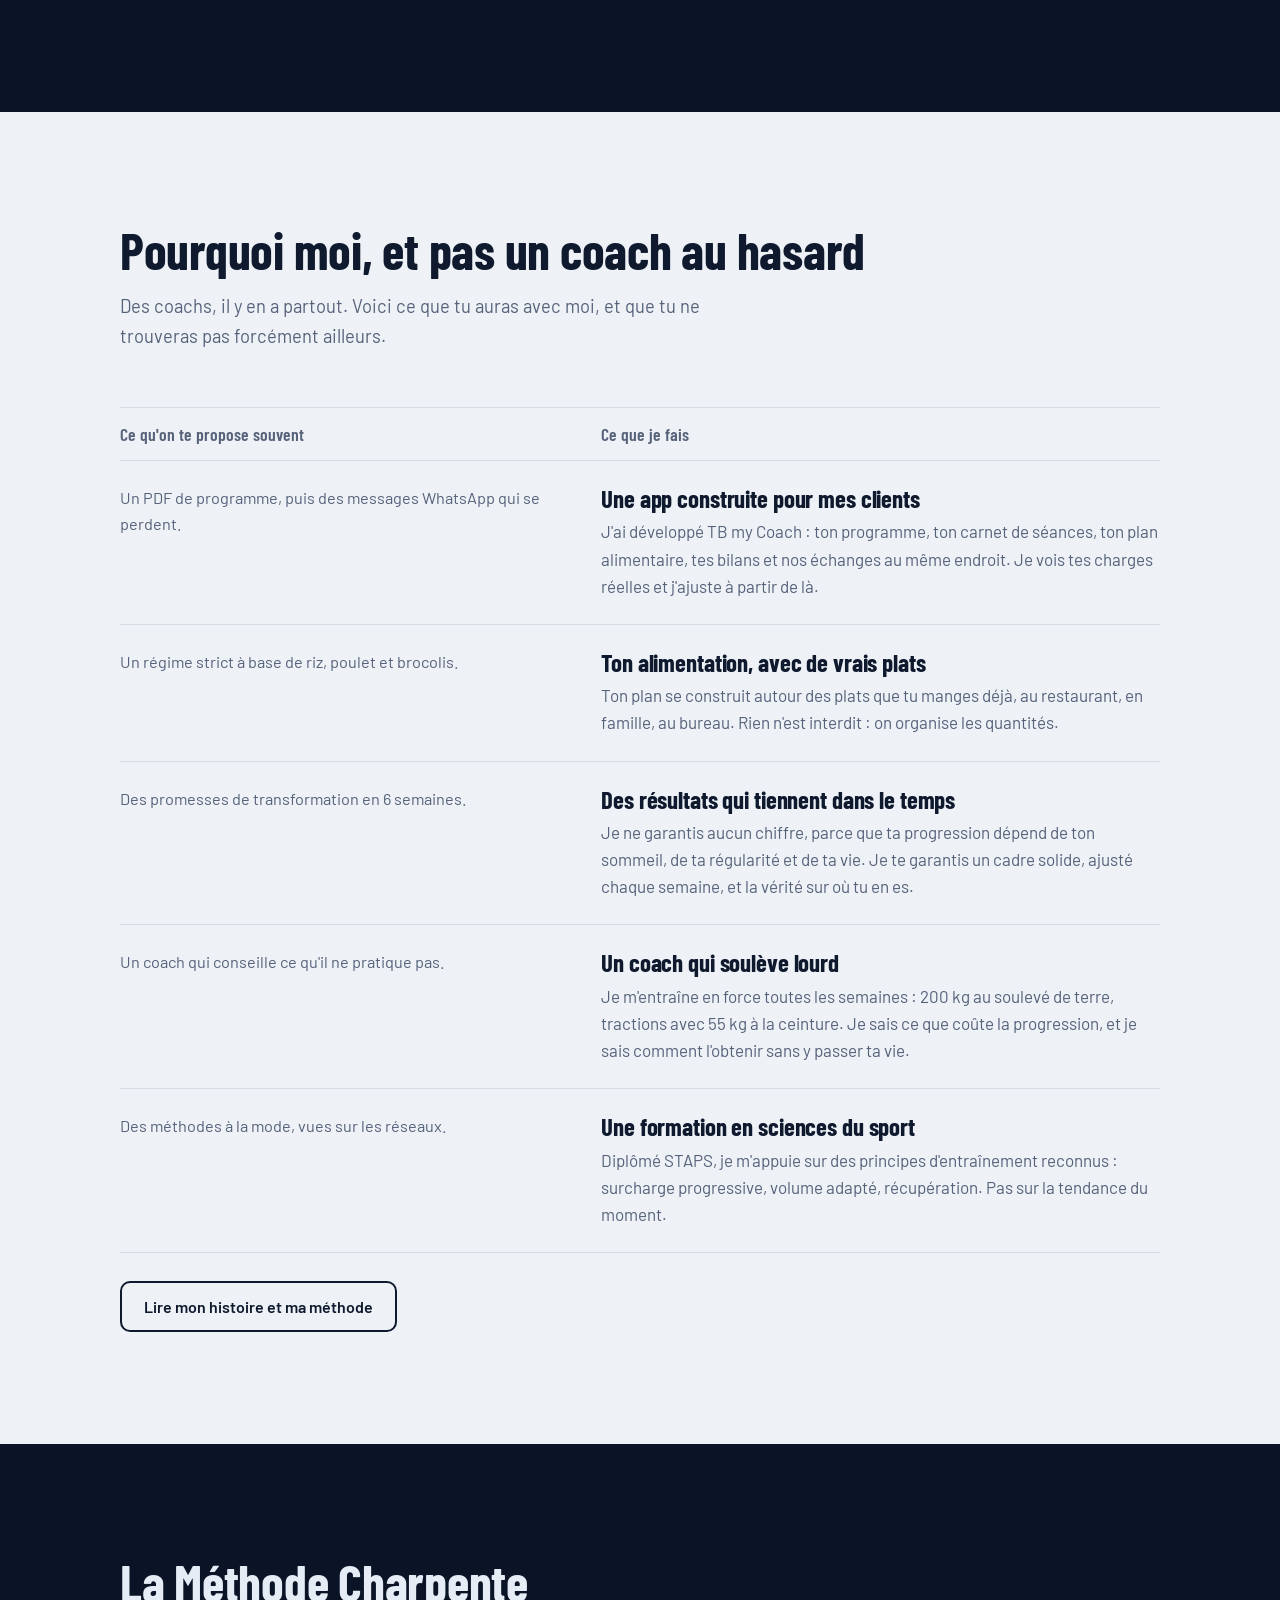
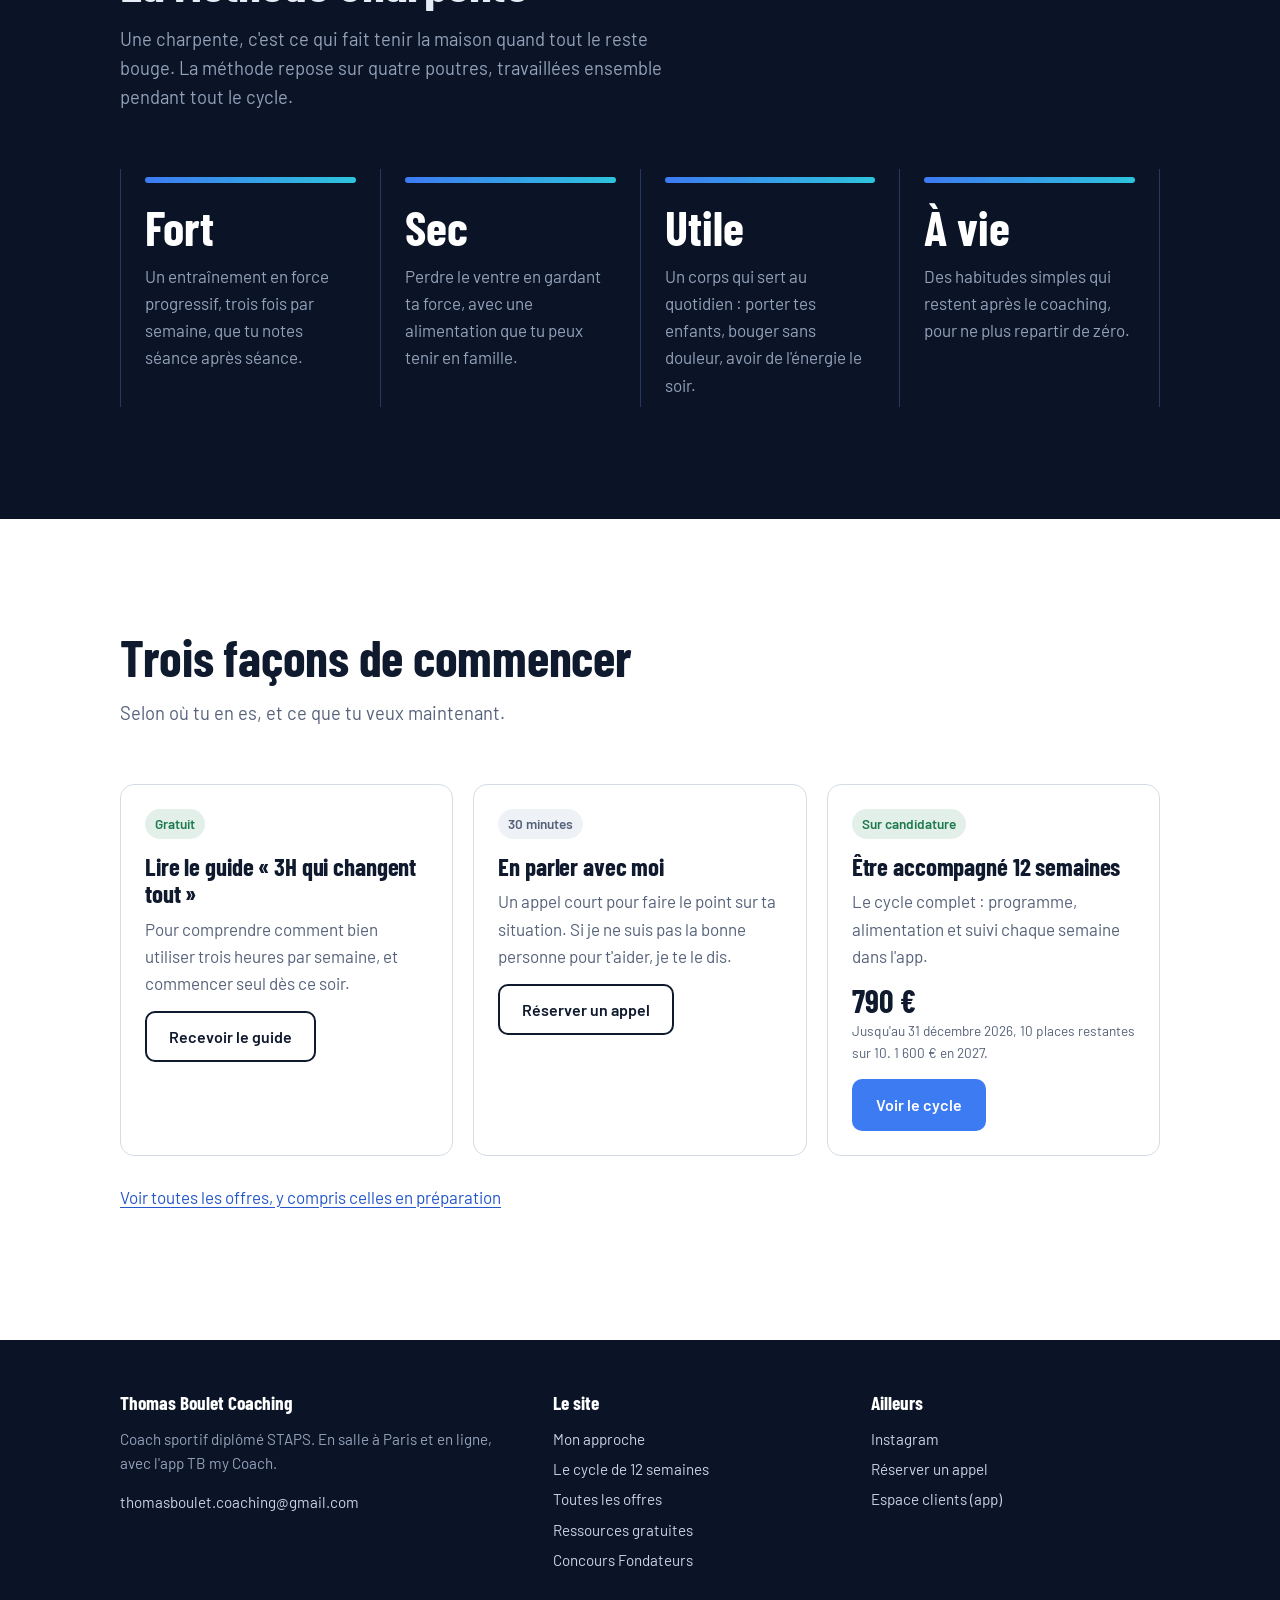
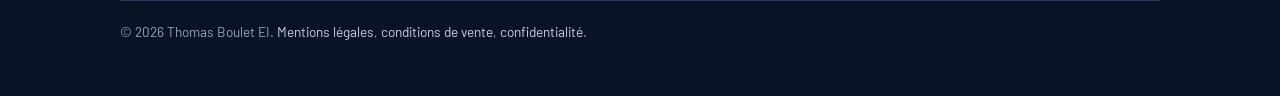
==== commit 31bb9101: "Liens Calendly réparés (30 min), sitemap, robots, liens canoniques et image de partage absolue Co-Au" ====
--- a/index.html
+++ b/index.html
@@ -5,6 +5,8 @@
 <meta name="viewport" content="width=device-width, initial-scale=1, viewport-fit=cover">
 <title>Thomas Boulet · Coach sportif pour hommes de 30 à 45 ans</title>
 <meta name="description" content="Coach diplômé STAPS à Paris et en ligne. La Méthode Charpente : un corps fort, sec et utile à vie, en 3 heures par semaine, suivi dans une app conçue pour toi.">
+<link rel="canonical" href="https://thomasbouletcoaching-lab.github.io/thomasboulet-coaching/">
+<meta property="og:url" content="https://thomasbouletcoaching-lab.github.io/thomasboulet-coaching/">
 <meta name="theme-color" content="#0B1426">
 <link rel="icon" href="favicon.ico"><link rel="icon" type="image/png" href="favicon-clair.png" media="(prefers-color-scheme: light)"><link rel="icon" type="image/png" href="favicon-sombre.png" media="(prefers-color-scheme: dark)">
 <link rel="apple-touch-icon" href="apple-touch-icon.png">
@@ -12,7 +14,7 @@
 <meta property="og:locale" content="fr_FR">
 <meta property="og:title" content="Thomas Boulet · Coach sportif pour hommes de 30 à 45 ans">
 <meta property="og:description" content="Coach diplômé STAPS à Paris et en ligne. La Méthode Charpente : un corps fort, sec et utile à vie, en 3 heures par semaine, suivi dans une app conçue pour toi.">
-<meta property="og:image" content="img/partage.jpg">
+<meta property="og:image" content="https://thomasbouletcoaching-lab.github.io/thomasboulet-coaching/img/partage.jpg">
 <link rel="preconnect" href="https://fonts.googleapis.com"><link rel="preconnect" href="https://fonts.gstatic.com" crossorigin>
 <link href="https://fonts.googleapis.com/css2?family=Barlow+Condensed:wght@600;700&family=Barlow:wght@400;500;600&display=swap" rel="stylesheet">
 <link rel="stylesheet" href="style.css">
@@ -34,7 +36,7 @@
       <p class="sous">Je coache les hommes de 30 à 45 ans qui ont un travail, une famille, et qui ont déjà essayé de se remettre en forme sans que ça tienne. Ici, pas de régime ni de programme copié-collé : un plan qui rentre dans ta vraie semaine.</p>
       <div class="actions">
         <a class="btn btn-plein" href="coaching.html">Découvrir le cycle de 12 semaines</a>
-        <a class="btn btn-ligne" href="https://calendly.com/thomboulet/15min" rel="noopener">Réserver un appel de 15 min</a>
+        <a class="btn btn-ligne" href="https://calendly.com/thomboulet/30min" rel="noopener">Réserver un appel de 30 min</a>
       </div>
       <ul class="preuves">
         <li>Diplômé STAPS</li>
@@ -135,10 +137,10 @@
         <a class="btn btn-ligne" href="ressources.html#guide-3h">Recevoir le guide</a>
       </article>
       <article class="offre">
-        <span class="statut">15 minutes</span>
+        <span class="statut">30 minutes</span>
         <h3>En parler avec moi</h3>
         <p class="desc">Un appel court pour faire le point sur ta situation. Si je ne suis pas la bonne personne pour t'aider, je te le dis.</p>
-        <a class="btn btn-ligne" href="https://calendly.com/thomboulet/15min" rel="noopener">Réserver un appel</a>
+        <a class="btn btn-ligne" href="https://calendly.com/thomboulet/30min" rel="noopener">Réserver un appel</a>
       </article>
       <article class="offre">
         <span class="statut dispo">Sur candidature</span>
@@ -176,7 +178,7 @@
       <b>Ailleurs</b>
       <ul>
         <li><a href="https://instagram.com/thomasboulet.coaching" rel="noopener">Instagram</a></li>
-        <li><a href="https://calendly.com/thomboulet/15min" rel="noopener">Réserver un appel</a></li>
+        <li><a href="https://calendly.com/thomboulet/30min" rel="noopener">Réserver un appel</a></li>
         <li><a href="https://thomasbouletcoaching-lab.github.io/tb-coaching-app/">Espace clients (app)</a></li>
       </ul>
     </div>
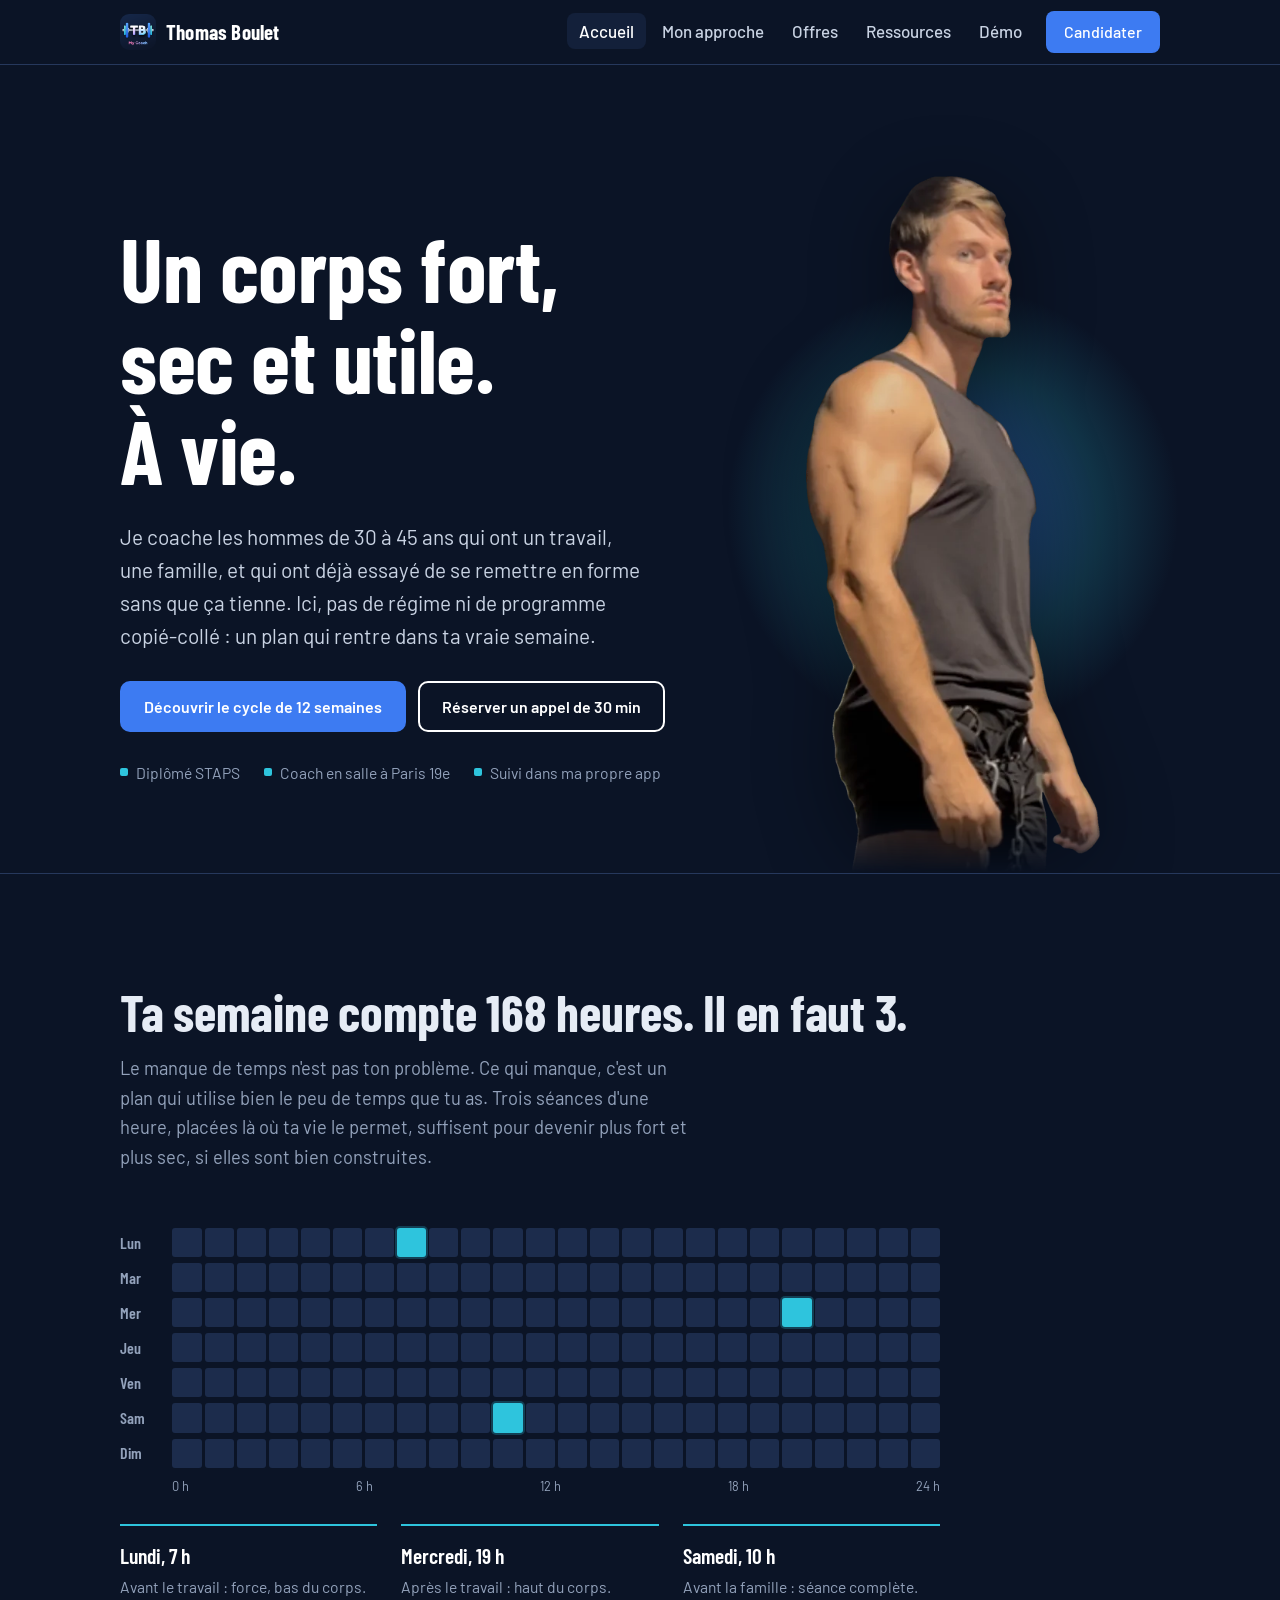
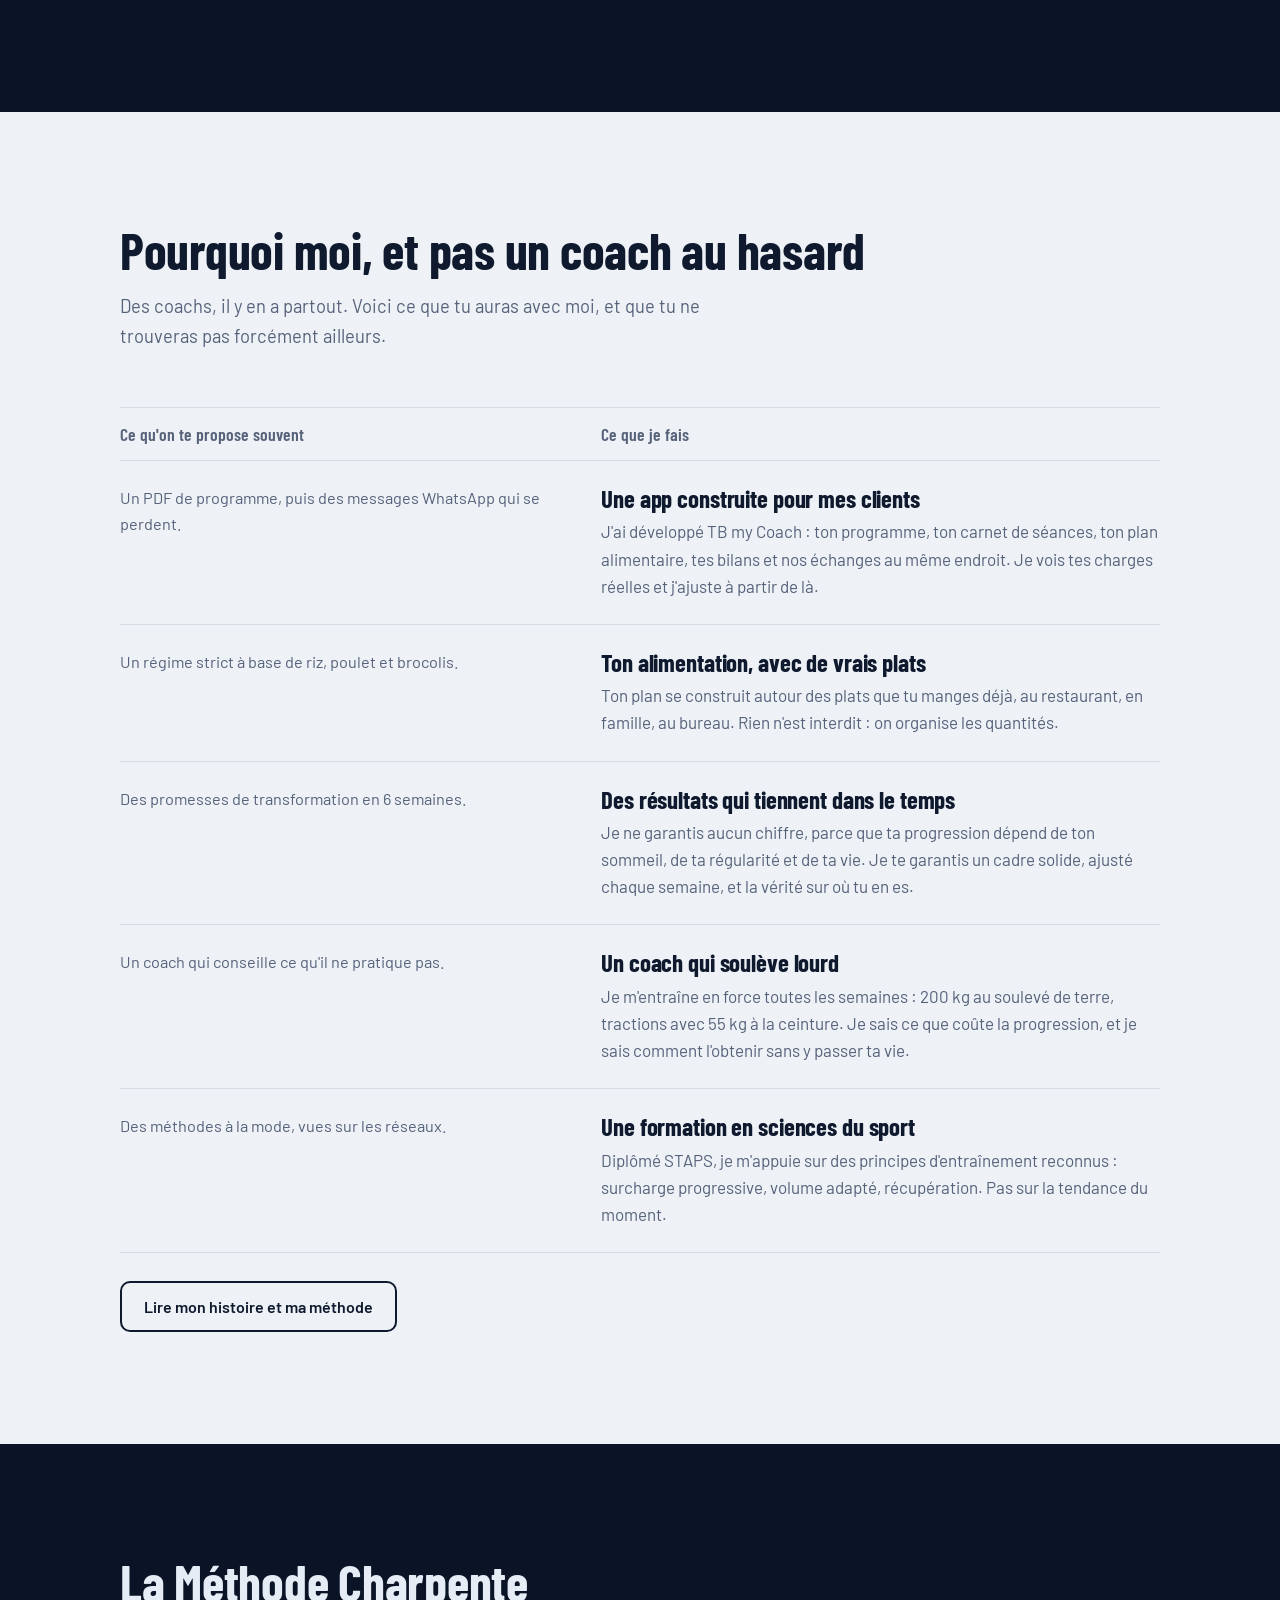
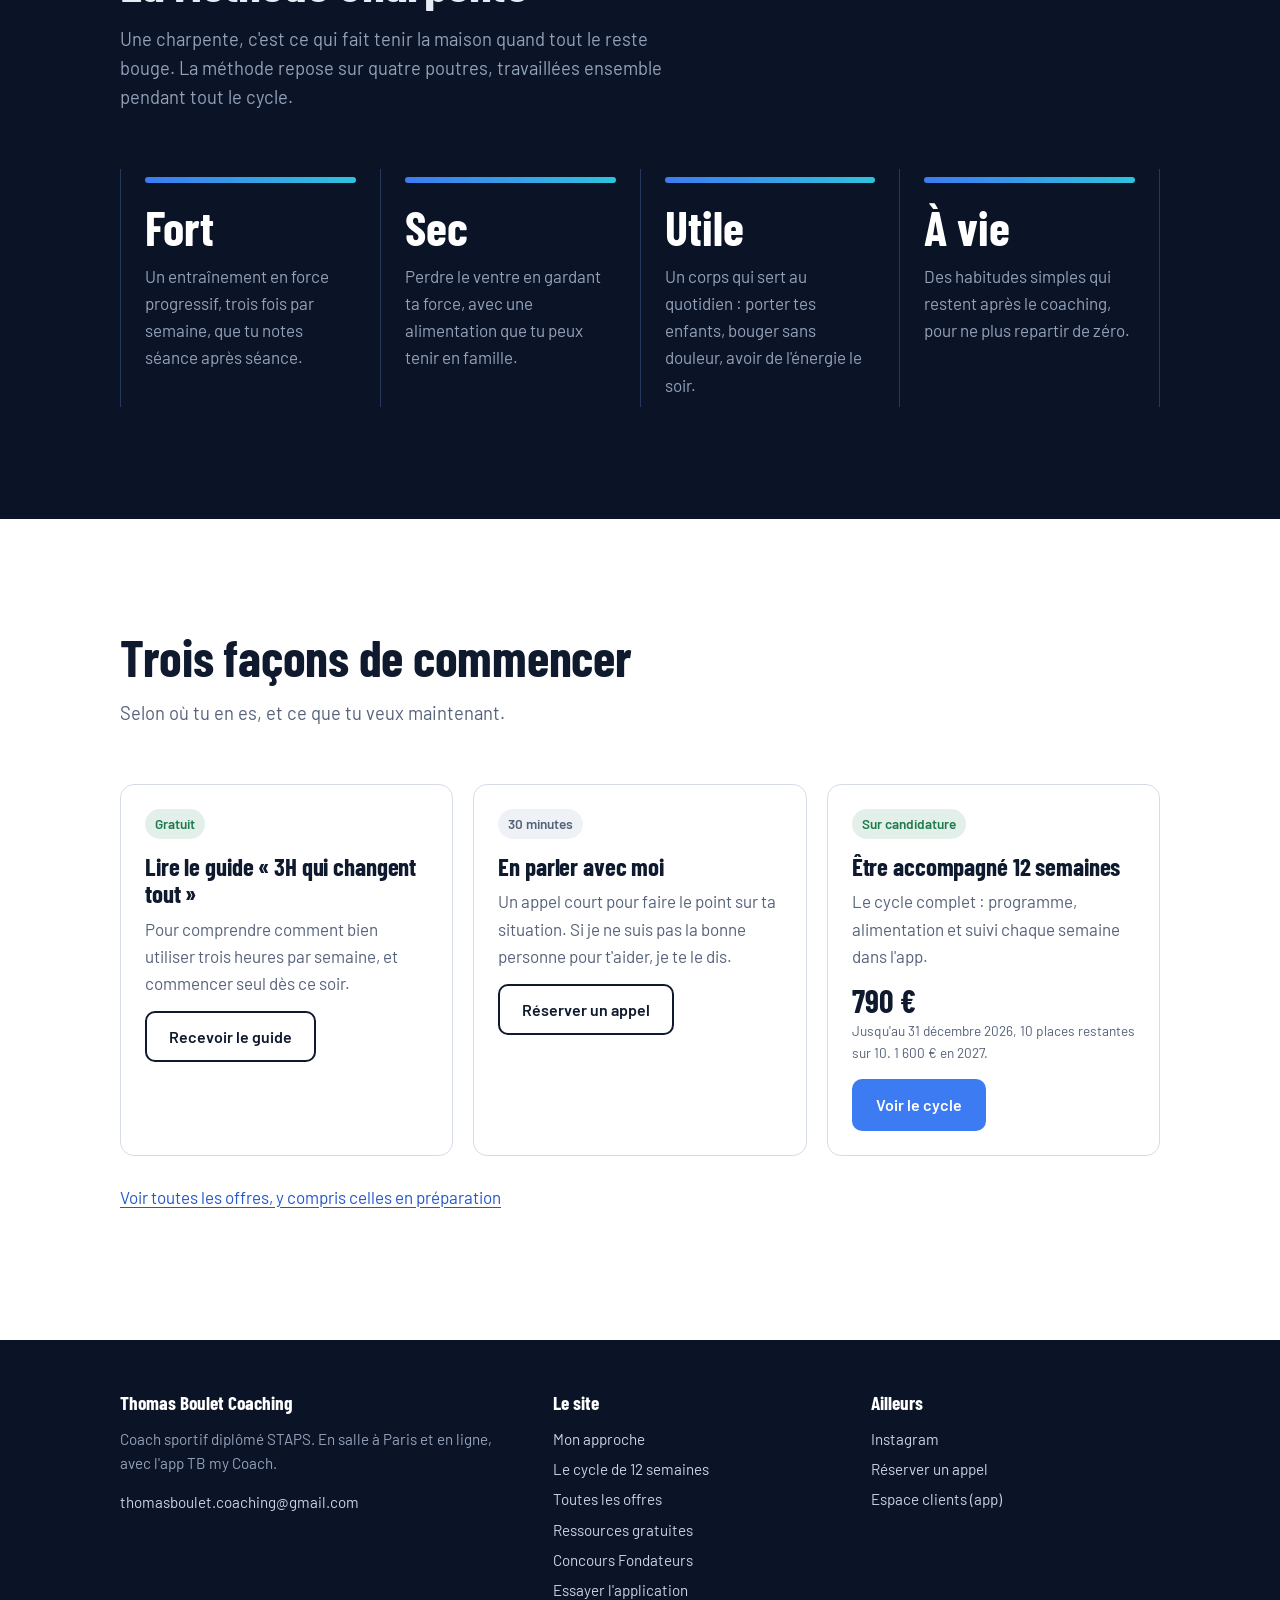
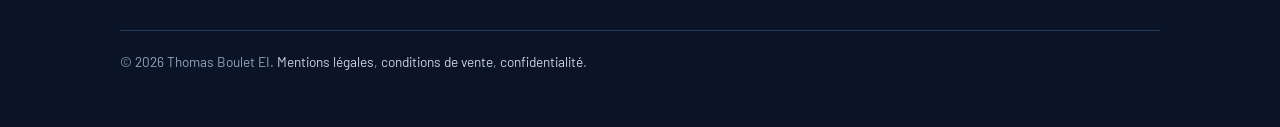
==== commit 33c714a3: "Ajoute la démo interactive de TB my Coach au site app-demo.html : démo cliquable qui reprend exactem" ====
--- a/index.html
+++ b/index.html
@@ -25,7 +25,7 @@
   <div class="wrap">
     <a class="marque" href="index.html"><img src="img/logo.png" alt="" width="36" height="36">Thomas Boulet</a>
     <button class="burger" type="button" aria-expanded="false" aria-controls="menu">Menu</button>
-    <ul class="liens" id="menu"><li><a href="index.html" aria-current="page">Accueil</a></li><li><a href="methode.html">Mon approche</a></li><li><a href="offres.html">Offres</a></li><li><a href="ressources.html">Ressources</a></li><li><a class="btn btn-plein" href="coaching.html#candidature">Candidater</a></li></ul>
+    <ul class="liens" id="menu"><li><a href="index.html" aria-current="page">Accueil</a></li><li><a href="methode.html">Mon approche</a></li><li><a href="offres.html">Offres</a></li><li><a href="ressources.html">Ressources</a></li><li><a href="demo.html">Démo</a></li><li><a class="btn btn-plein" href="coaching.html#candidature">Candidater</a></li></ul>
   </div>
 </header>
 <main id="contenu">
@@ -171,7 +171,7 @@
         <li><a href="coaching.html">Le cycle de 12 semaines</a></li>
         <li><a href="offres.html">Toutes les offres</a></li>
         <li><a href="ressources.html">Ressources gratuites</a></li>
-        <li><a href="concours.html">Concours Fondateurs</a></li>
+        <li><a href="concours.html">Concours Fondateurs</a></li><li><a href="demo.html">Essayer l'application</a></li>
       </ul>
     </div>
     <div>
